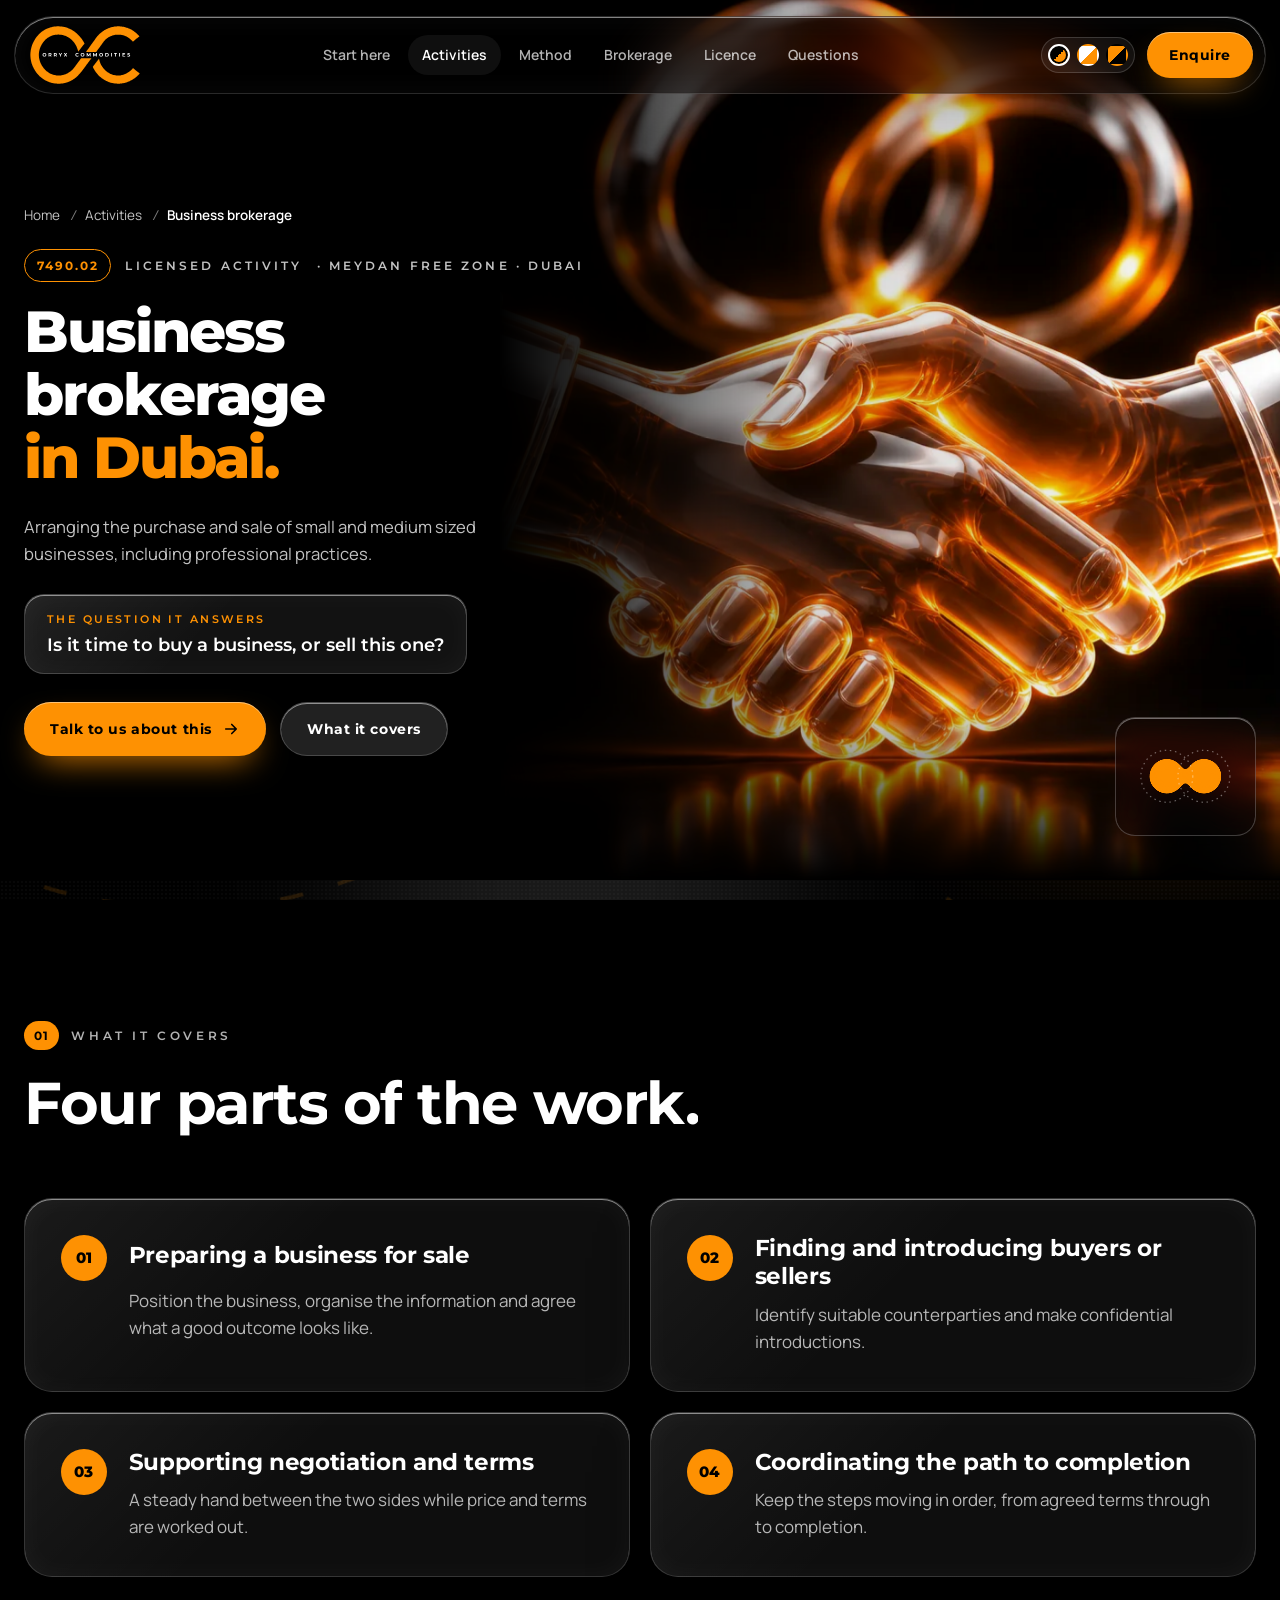
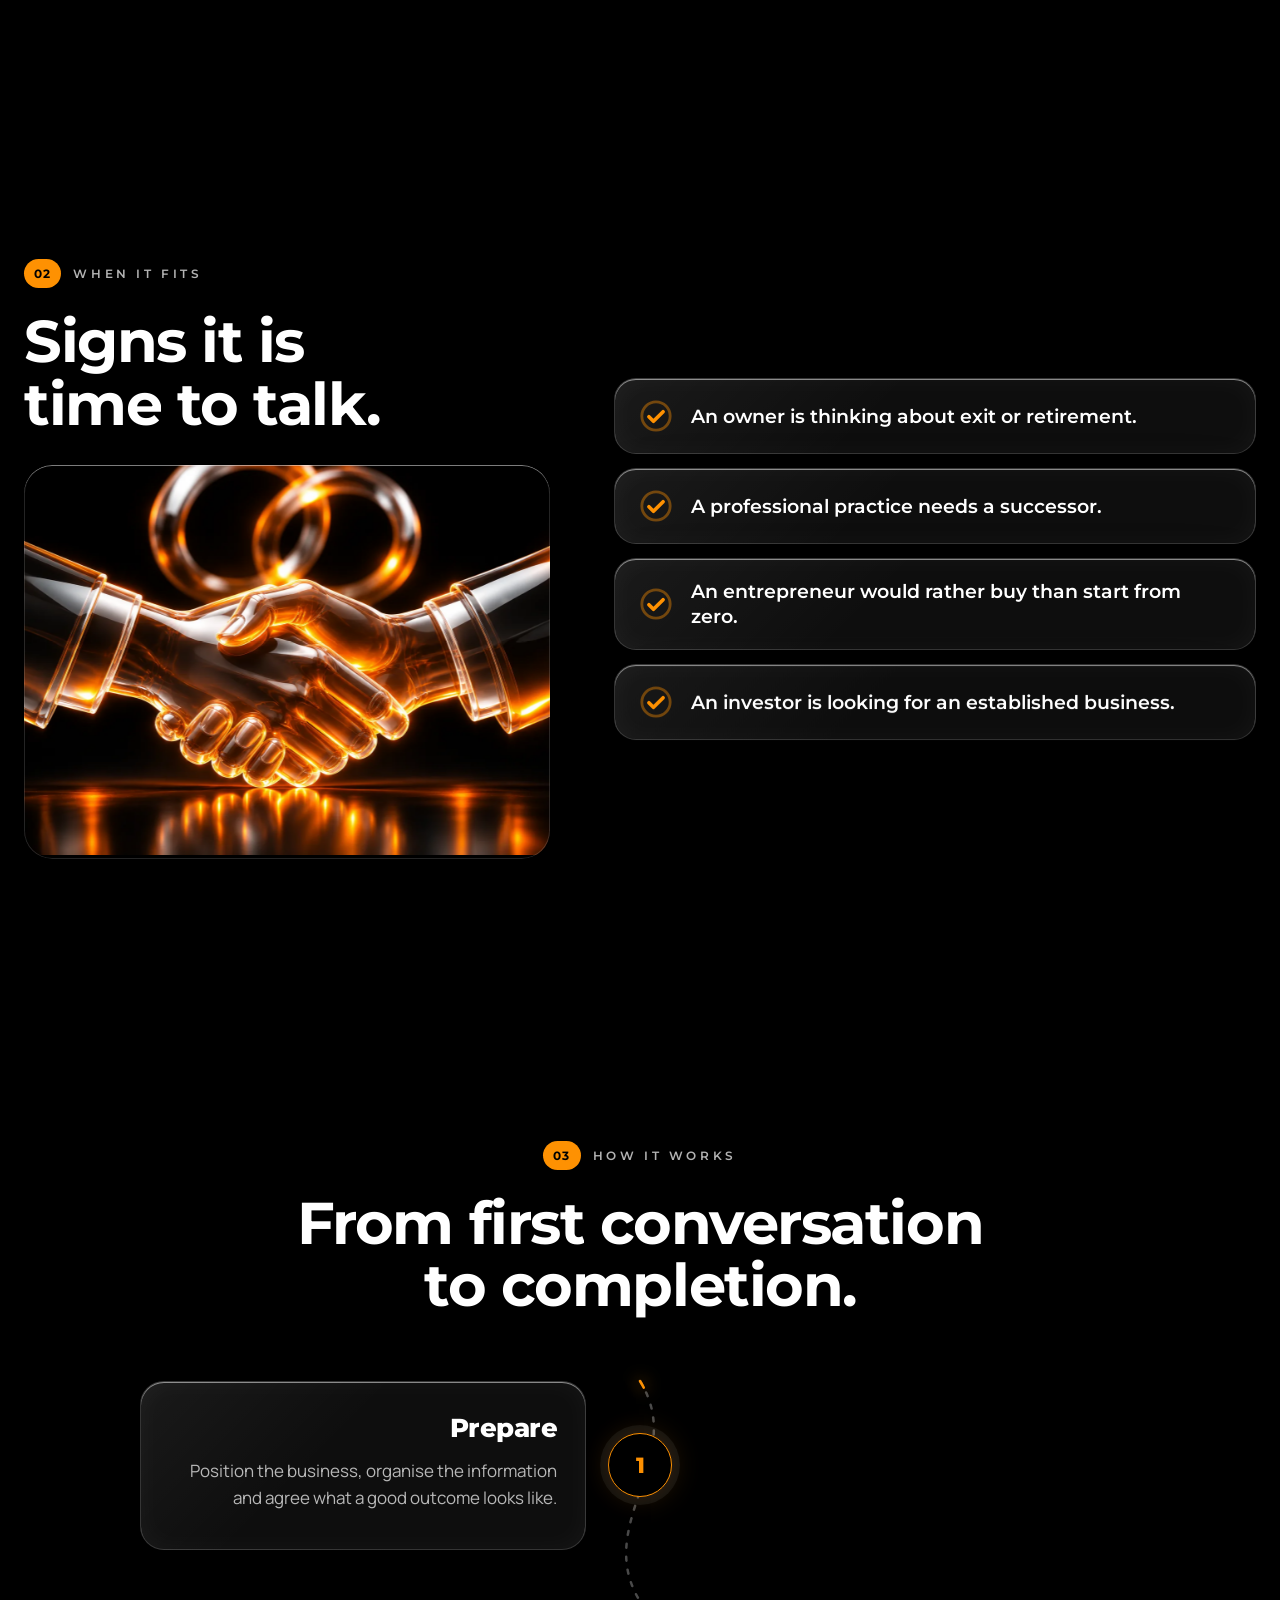
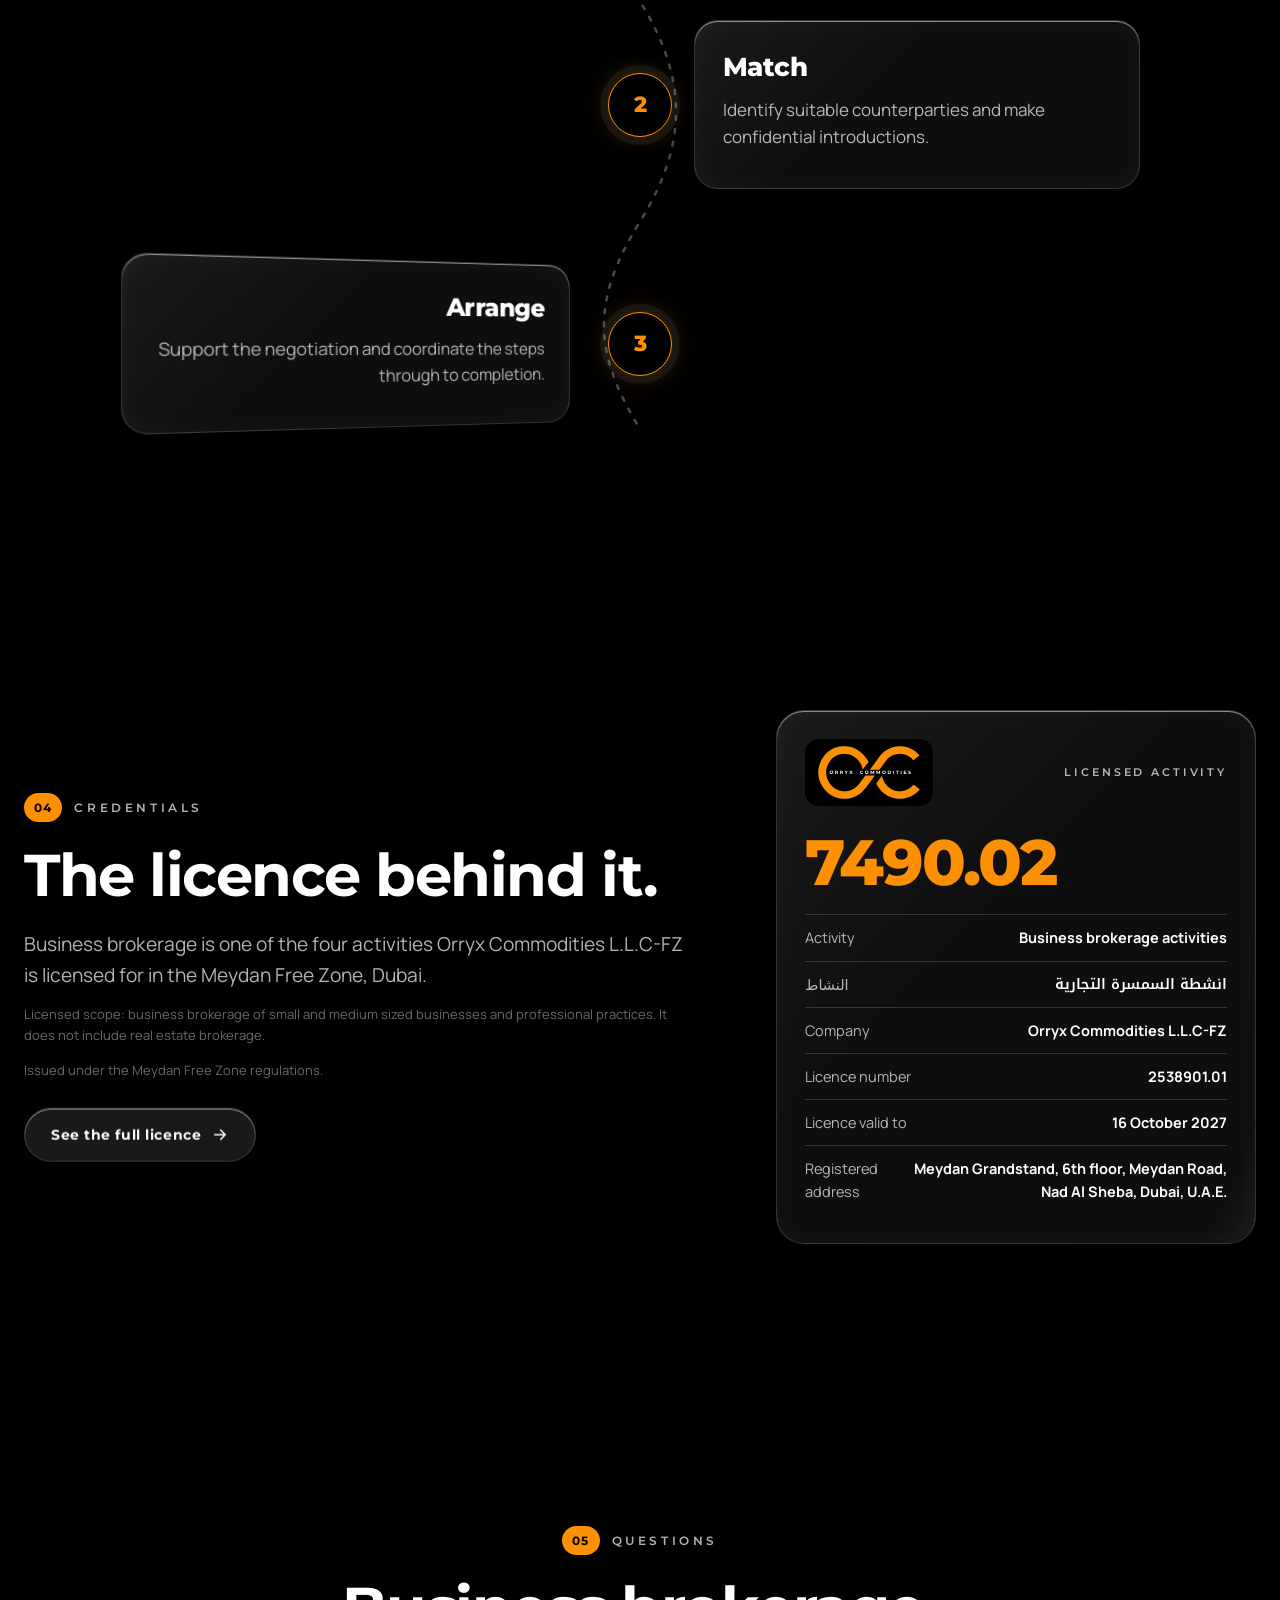
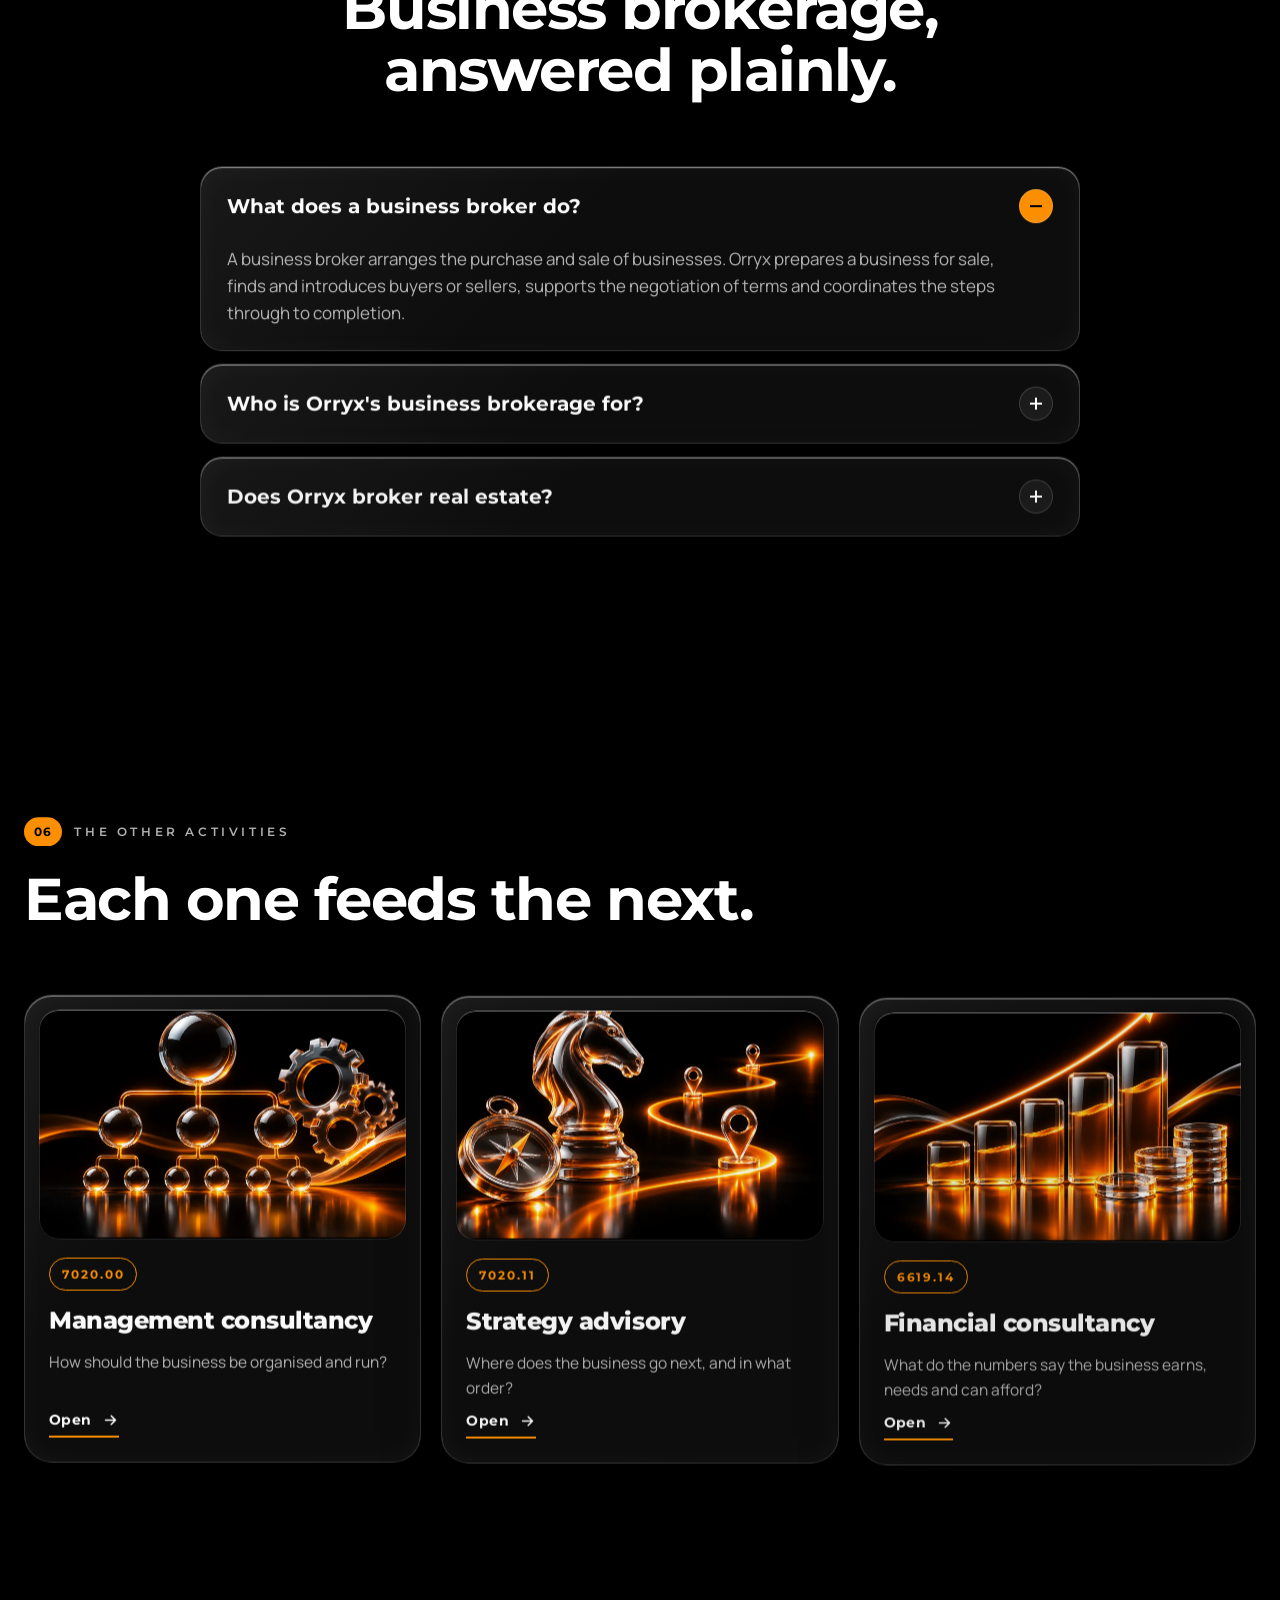
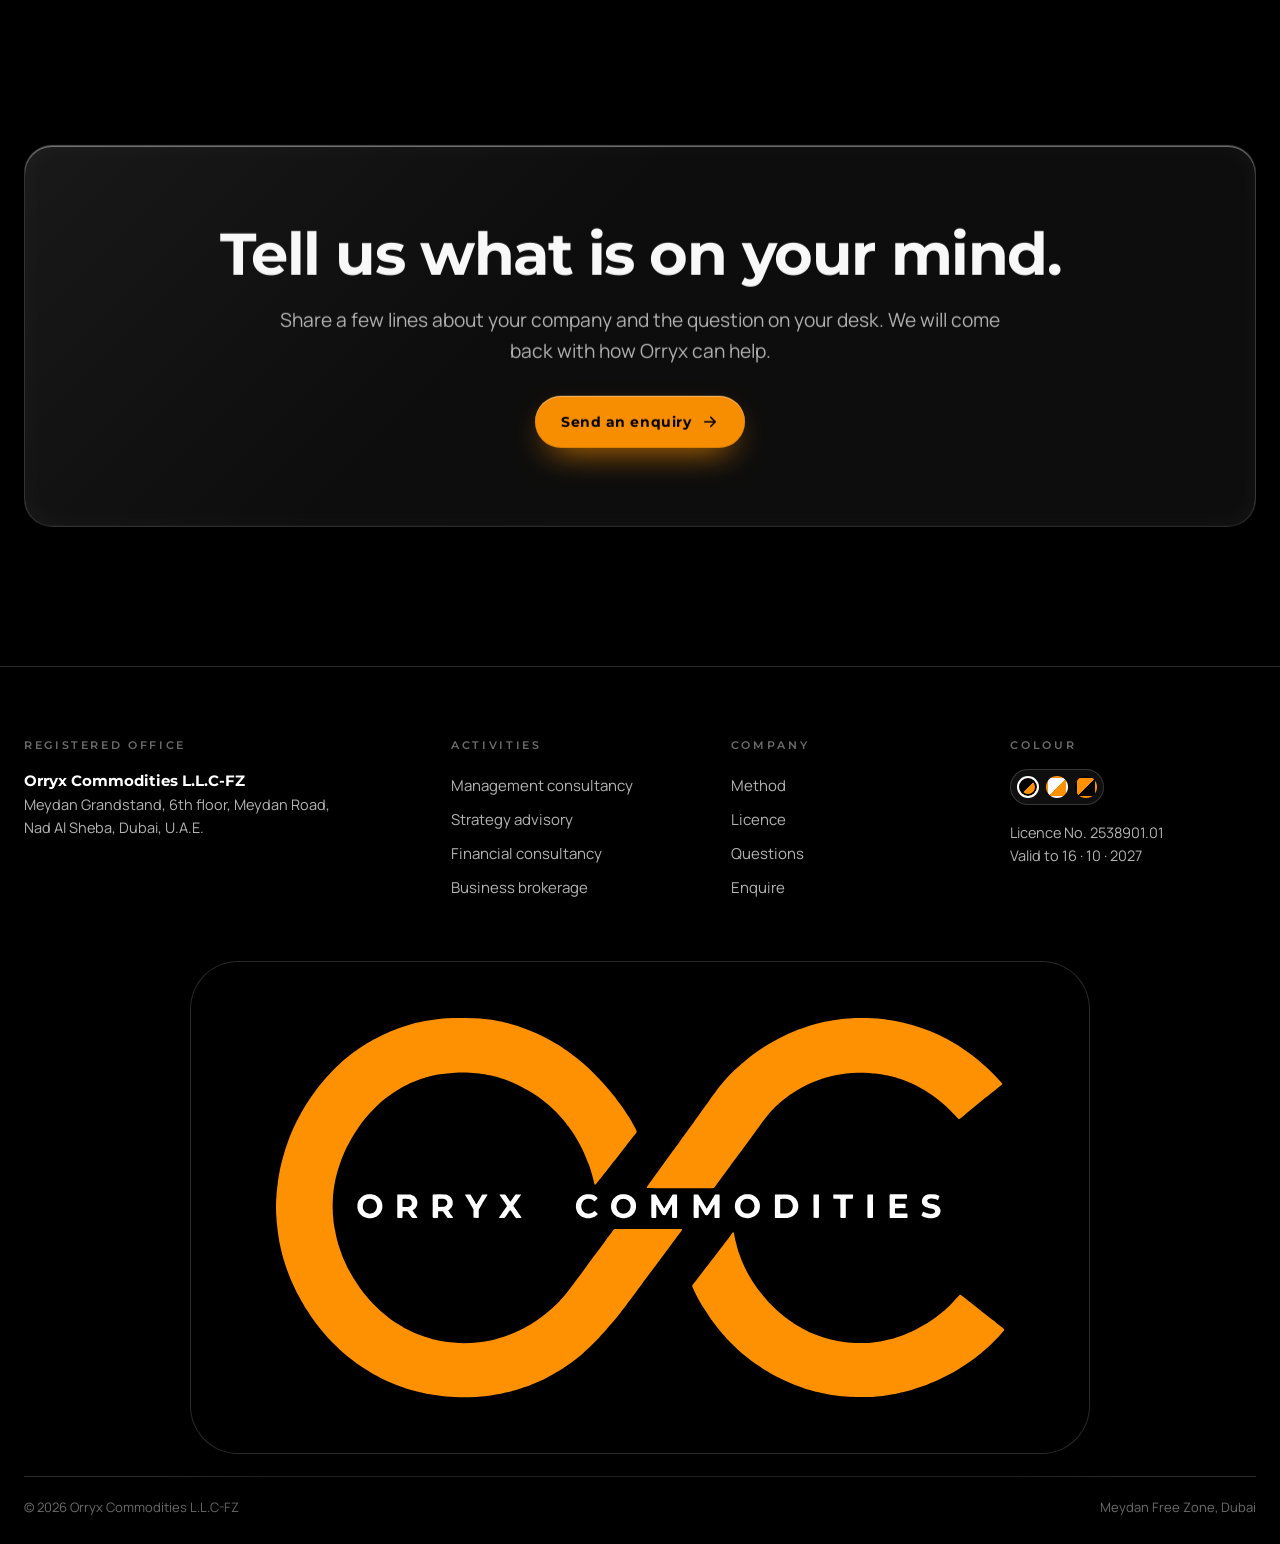
==== business-brokerage/index.html @ fb12df3d "Service pages, Version 1 method motion, top bar logo without box - Four separate service pages (mana" ====
<!doctype html>
<html lang="en" data-theme="night">
<head>
<meta charset="utf-8">
<meta name="viewport" content="width=device-width, initial-scale=1, viewport-fit=cover">
<title>Business Brokerage in Dubai: Buy or Sell an SME | Orryx</title>
<meta name="description" content="Business brokerage from Orryx Commodities L.L.C-FZ, Dubai: arranging the purchase and sale of small and medium sized businesses. Not real estate. Activity 7490.02.">
<!-- Version 2 is a design alternative. Keep it out of search until one version is chosen. -->
<meta name="robots" content="noindex">
<meta name="theme-color" content="#000000">
<meta property="og:type" content="website">
<meta property="og:title" content="Business Brokerage in Dubai: Buy or Sell an SME | Orryx">
<meta property="og:description" content="Business brokerage from Orryx Commodities L.L.C-FZ, Dubai: arranging the purchase and sale of small and medium sized businesses. Not real estate. Activity 7490.02.">
<meta property="og:image" content="https://alliancestreetgoa-lang.github.io/OrryxV2/assets/img/og.png">
<link rel="icon" type="image/png" href="../assets/img/favicon.png">
<link rel="apple-touch-icon" href="../assets/img/apple-touch-icon.png">
<link rel="preconnect" href="https://fonts.googleapis.com">
<link rel="preconnect" href="https://fonts.gstatic.com" crossorigin>
<link href="https://fonts.googleapis.com/css2?family=Montserrat:wght@400;500;600;700;800&family=Manrope:wght@400;500;600;700&family=Noto+Kufi+Arabic:wght@400;600&display=swap" rel="stylesheet">
<link rel="stylesheet" href="../css/style.css?v=20">
<script>
  (function(){var d=document.documentElement;d.classList.add('js');
  try{var t=localStorage.getItem('orryx-theme');if(t)d.setAttribute('data-theme',t);}catch(e){}})();
</script>
</head>
<body class="page">
<!-- This page is written by tools/build_pages.py. Change the wording there and run it again. -->

<svg width="0" height="0" style="position:absolute" aria-hidden="true"><defs>
  <filter id="goo"><feGaussianBlur in="SourceGraphic" stdDeviation="12" result="b"/><feColorMatrix in="b" values="1 0 0 0 0 0 1 0 0 0 0 0 1 0 0 0 0 0 22 -9"/></filter>
</defs></svg>

<div class="stage" aria-hidden="true">
  <div class="blob b1"></div>
  <div class="blob b2"></div>
  <div class="blob b3"></div>
  <svg class="stage-mark" viewBox="312 173 1157 616"><use href="../assets/logo/mark-outline.svg#lm" fill="none" stroke-width="2.4"/></svg>
  <div class="grain"></div>
</div>

<header class="nav glass" id="nav">
  <a class="brand" href="../" aria-label="Orryx Commodities, home"><img class="logo logo-w" src="../assets/logo/orryx-logo-transparent-white-text.svg" alt="" width="1157" height="616"><img class="logo logo-b" src="../assets/logo/orryx-logo-transparent-black-text.svg" alt="" width="1157" height="616"></a>
  <nav class="nav-links" id="navLinks" aria-label="Main">
    <a href="../#feel">Start here</a>
    <a href="../#activities" class="is-active" aria-current="true">Activities</a>
    <a href="../#method">Method</a>
    <a href="../#brokerage">Brokerage</a>
    <a href="../#licence">Licence</a>
    <a href="../#questions">Questions</a>
  </nav>
  <div class="nav-right">
    <div class="themes" role="group" aria-label="Colour theme"><button class="theme-dot" data-set-theme="night" aria-label="Night theme: black and orange" title="Night"></button><button class="theme-dot" data-set-theme="day" aria-label="Day theme: white and orange" title="Day"></button><button class="theme-dot" data-set-theme="ember" aria-label="Ember theme: orange and black" title="Ember"></button></div>
    <a class="btn btn-solid nav-cta" href="../?about=brokerage#enquire"><span>Enquire</span></a>
    <button class="burger" id="burger" aria-label="Open menu" aria-expanded="false"><i></i><i></i></button>
  </div>
</header>

<main id="top">

<section class="hero svc-hero" id="hero">
  <div class="hero-bg" aria-hidden="true"><img src="../assets/img/brokerage.webp" alt="" width="1536" height="1024" fetchpriority="high"></div>
  <div class="hero-copy">
    <nav class="crumbs reveal" aria-label="Breadcrumb"><a href="../">Home</a><i>/</i><a href="../#activities">Activities</a><i>/</i><span>Business brokerage</span></nav>
    <p class="kicker reveal"><span class="code">7490.02</span>Licensed activity<span class="k-x"> · Meydan Free Zone · Dubai</span></p>
    <h1 class="hero-title" id="heroTitle" aria-label="Business brokerage in Dubai">
      <span class="line"><span>Business</span></span>
      <span class="line"><span>brokerage</span></span>
      <span class="line"><span><em>in Dubai.</em></span></span>
    </h1>
    <p class="hero-sub reveal">Arranging the purchase and sale of small and medium sized businesses, including professional practices.</p>
    <div class="svc-q glass reveal"><small>The question it answers</small><p>Is it time to buy a business, or sell this one?</p></div>
    <div class="hero-btns reveal">
      <a class="btn btn-solid magnetic" href="../?about=brokerage#enquire"><span>Talk to us about this</span><svg viewBox="0 0 24 24" aria-hidden="true"><path d="M5 12h14M13 6l6 6-6 6"/></svg></a>
      <a class="btn btn-glass magnetic" href="#covers"><span>What it covers</span></a>
    </div>
  </div>
  <div class="mg-badge svc-badge reveal" aria-hidden="true"><svg viewBox="0 0 320 260" class="mg mg-deal">
            <g filter="url(#goo)"><circle class="blobc c1" cx="110" cy="130" r="46"/><circle class="blobc c2" cx="210" cy="130" r="46"/></g>
            <circle class="ringc" cx="110" cy="130" r="70"/><circle class="ringc" cx="210" cy="130" r="70"/>
          </svg></div>
</section>

<section class="section" id="covers">
  <div class="wrap">
    <div class="head">
      <p class="eyebrow reveal"><b>01</b> What it covers</p>
      <h2 class="title split">Four parts of the work.</h2>
    </div>
    <div class="cover-grid">
      <article class="cover glass reveal"><span class="cover-n">01</span><h3>Preparing a business for sale</h3><p>Position the business, organise the information and agree what a good outcome looks like.</p></article>
      <article class="cover glass reveal"><span class="cover-n">02</span><h3>Finding and introducing buyers or sellers</h3><p>Identify suitable counterparties and make confidential introductions.</p></article>
      <article class="cover glass reveal"><span class="cover-n">03</span><h3>Supporting negotiation and terms</h3><p>A steady hand between the two sides while price and terms are worked out.</p></article>
      <article class="cover glass reveal"><span class="cover-n">04</span><h3>Coordinating the path to completion</h3><p>Keep the steps moving in order, from agreed terms through to completion.</p></article>
    </div>
  </div>
</section>

<section class="section fits" id="fits">
  <div class="wrap fits-grid">
    <div>
      <p class="eyebrow reveal"><b>02</b> When it fits</p>
      <h2 class="title split">Signs it is time to talk.</h2>
      <div class="shot fits-shot reveal"><img src="../assets/img/brokerage.webp" alt="Two glass hands meeting in a handshake" loading="lazy" width="1536" height="1024"></div>
    </div>
    <ul class="signs">
      <li class="sign glass reveal"><svg class="tick" viewBox="0 0 24 24" aria-hidden="true"><circle cx="12" cy="12" r="10"/><path d="M7 12.5l3.2 3.2L17 9"/></svg><span>An owner is thinking about exit or retirement.</span></li>
      <li class="sign glass reveal"><svg class="tick" viewBox="0 0 24 24" aria-hidden="true"><circle cx="12" cy="12" r="10"/><path d="M7 12.5l3.2 3.2L17 9"/></svg><span>A professional practice needs a successor.</span></li>
      <li class="sign glass reveal"><svg class="tick" viewBox="0 0 24 24" aria-hidden="true"><circle cx="12" cy="12" r="10"/><path d="M7 12.5l3.2 3.2L17 9"/></svg><span>An entrepreneur would rather buy than start from zero.</span></li>
      <li class="sign glass reveal"><svg class="tick" viewBox="0 0 24 24" aria-hidden="true"><circle cx="12" cy="12" r="10"/><path d="M7 12.5l3.2 3.2L17 9"/></svg><span>An investor is looking for an established business.</span></li>
    </ul>
  </div>
</section>

<section class="section method" id="how">
  <div class="wrap">
    <div class="head center">
      <p class="eyebrow reveal"><b>03</b> How it works</p>
      <h2 class="title split">From first conversation to completion.</h2>
    </div>
    <div class="flow">
      <svg class="flow-line" aria-hidden="true"><path class="flow-bg"/><path class="flow-fg" id="flowPath"/></svg>
      <ol class="flow-steps" id="steps">
        <li class="step" data-step><div class="step-n">1</div><div class="step-c glass"><h3>Prepare</h3><p>Position the business, organise the information and agree what a good outcome looks like.</p></div></li>
        <li class="step" data-step><div class="step-n">2</div><div class="step-c glass"><h3>Match</h3><p>Identify suitable counterparties and make confidential introductions.</p></div></li>
        <li class="step" data-step><div class="step-n">3</div><div class="step-c glass"><h3>Arrange</h3><p>Support the negotiation and coordinate the steps through to completion.</p></div></li>
      </ol>
    </div>
  </div>
</section>

<section class="section licence svc-lic" id="licence">
  <div class="wrap licence-grid">
    <div>
      <p class="eyebrow reveal"><b>04</b> Credentials</p>
      <h2 class="title split">The licence behind it.</h2>
      <p class="lead reveal">Business brokerage is one of the four activities Orryx Commodities L.L.C-FZ is licensed for in the Meydan Free Zone, Dubai.</p>
      <p class="fine reveal">Licensed scope: business brokerage of small and medium sized businesses and professional practices. It does not include real estate brokerage.</p>
      <p class="fine reveal">Issued under the Meydan Free Zone regulations.</p>
      <a class="btn btn-glass reveal" href="../#licence"><span>See the full licence</span><svg viewBox="0 0 24 24" aria-hidden="true"><path d="M5 12h14M13 6l6 6-6 6"/></svg></a>
    </div>
    <div class="card3d-wrap">
      <div class="card3d glass" id="licCard">
        <div class="card3d-shine" aria-hidden="true"></div>
        <div class="lic-top"><span class="lic-logo"><img class="logo logo-w" src="../assets/logo/orryx-logo-transparent-white-text.svg" alt="" width="1157" height="616"><img class="logo logo-b" src="../assets/logo/orryx-logo-transparent-black-text.svg" alt="" width="1157" height="616"></span><span>Licensed activity</span></div>
        <div class="lic-code">7490.02</div>
        <dl class="lic-rows">
          <div><dt>Activity</dt><dd>Business brokerage activities</dd></div>
          <div><dt lang="ar" dir="rtl">النشاط</dt><dd lang="ar" dir="rtl">انشطة السمسرة التجارية</dd></div>
          <div><dt>Company</dt><dd>Orryx Commodities L.L.C-FZ</dd></div>
          <div><dt>Licence number</dt><dd>2538901.01</dd></div>
          <div><dt>Licence valid to</dt><dd>16 October 2027</dd></div>
          <div><dt>Registered address</dt><dd>Meydan Grandstand, 6th floor, Meydan Road, Nad Al Sheba, Dubai, U.A.E.</dd></div>
        </dl>
      </div>
    </div>
  </div>
</section>

<section class="section faq" id="questions">
  <div class="wrap narrow">
    <div class="head center">
      <p class="eyebrow reveal"><b>05</b> Questions</p>
      <h2 class="title split">Business brokerage, answered plainly.</h2>
    </div>
    <div class="qa-list">
      <details class="qa glass reveal" open><summary>What does a business broker do?<i></i></summary><p>A business broker arranges the purchase and sale of businesses. Orryx prepares a business for sale, finds and introduces buyers or sellers, supports the negotiation of terms and coordinates the steps through to completion.</p></details>
      <details class="qa glass reveal"><summary>Who is Orryx&#x27;s business brokerage for?<i></i></summary><p>For sellers who own small and medium sized businesses or professional practices, and for buyers: entrepreneurs and investors looking to acquire an established business.</p></details>
      <details class="qa glass reveal"><summary>Does Orryx broker real estate?<i></i></summary><p>No. The licensed activity (7490.02, business licence 2538901.01, Meydan Free Zone, Dubai) covers arranging the purchase and sale of small and medium sized businesses, including professional practices. It does not include real estate brokerage.</p></details>
    </div>
  </div>
</section>

<section class="section others" id="others">
  <div class="wrap">
    <div class="head">
      <p class="eyebrow reveal"><b>06</b> The other activities</p>
      <h2 class="title split">Each one feeds the next.</h2>
    </div>
    <div class="other-grid">
      <a class="other glass reveal" href="../management-consultancy/"><div class="shot"><img src="../assets/img/management.webp" alt="Glass organisation structure with gears" loading="lazy" width="1536" height="1024"></div><div class="other-body"><span class="code">7020.00</span><h3>Management consultancy</h3><p>How should the business be organised and run?</p><span class="more"><span>Open</span><svg viewBox="0 0 24 24" aria-hidden="true"><path d="M5 12h14M13 6l6 6-6 6"/></svg></span></div></a>
      <a class="other glass reveal" href="../strategy-advisory/"><div class="shot"><img src="../assets/img/strategy.webp" alt="Glass chess knight beside a glowing route with waypoints" loading="lazy" width="1536" height="1024"></div><div class="other-body"><span class="code">7020.11</span><h3>Strategy advisory</h3><p>Where does the business go next, and in what order?</p><span class="more"><span>Open</span><svg viewBox="0 0 24 24" aria-hidden="true"><path d="M5 12h14M13 6l6 6-6 6"/></svg></span></div></a>
      <a class="other glass reveal" href="../financial-consultancy/"><div class="shot"><img src="../assets/img/finance.webp" alt="Glass bars rising like a chart beside stacks of glass coins" loading="lazy" width="1536" height="1024"></div><div class="other-body"><span class="code">6619.14</span><h3>Financial consultancy</h3><p>What do the numbers say the business earns, needs and can afford?</p><span class="more"><span>Open</span><svg viewBox="0 0 24 24" aria-hidden="true"><path d="M5 12h14M13 6l6 6-6 6"/></svg></span></div></a>
    </div>
  </div>
</section>

<section class="section cta" id="talk">
  <div class="wrap">
    <div class="cta-box glass reveal">
      <h2 class="title">Tell us what is on your mind.</h2>
      <p class="lead">Share a few lines about your company and the question on your desk. We will come back with how Orryx can help.</p>
      <a class="btn btn-solid magnetic" href="../?about=brokerage#enquire"><span>Send an enquiry</span><svg viewBox="0 0 24 24" aria-hidden="true"><path d="M5 12h14M13 6l6 6-6 6"/></svg></a>
    </div>
  </div>
</section>

</main>

<footer class="foot">
  <div class="wrap foot-grid">
    <div>
      <h4>Registered office</h4>
      <p class="foot-co"><b>Orryx Commodities L.L.C-FZ</b><br>Meydan Grandstand, 6th floor, Meydan Road,<br>Nad Al Sheba, Dubai, U.A.E.</p>
    </div>
    <div><h4>Activities</h4><a href="../management-consultancy/">Management consultancy</a><a href="../strategy-advisory/">Strategy advisory</a><a href="../financial-consultancy/">Financial consultancy</a><a href="../business-brokerage/">Business brokerage</a></div>
    <div><h4>Company</h4><a href="../#method">Method</a><a href="../#licence">Licence</a><a href="../#questions">Questions</a><a href="../#enquire">Enquire</a></div>
    <div><h4>Colour</h4>
      <div class="themes foot-themes" role="group" aria-label="Colour theme"><button class="theme-dot" data-set-theme="night" aria-label="Night theme: black and orange" title="Night"></button><button class="theme-dot" data-set-theme="day" aria-label="Day theme: white and orange" title="Day"></button><button class="theme-dot" data-set-theme="ember" aria-label="Ember theme: orange and black" title="Ember"></button></div>
      <p class="fine">Licence No. 2538901.01<br>Valid to 16 · 10 · 2027</p>
    </div>
  </div>
  <div class="foot-logo"><img class="logo logo-w" src="../assets/logo/orryx-logo-transparent-white-text.svg" alt="Orryx Commodities" width="1157" height="616"><img class="logo logo-b" src="../assets/logo/orryx-logo-transparent-black-text.svg" alt="" width="1157" height="616"></div>
  <div class="wrap foot-base"><span>© <span id="yr">2026</span> Orryx Commodities L.L.C-FZ</span><span>Meydan Free Zone, Dubai</span></div>
</footer>

<script src="../vendor/gsap.min.js"></script>
<script src="../vendor/ScrollTrigger.min.js"></script>
<script src="../vendor/lenis.min.js"></script>
<script src="../js/page.js?v=2"></script>
</body>
</html>
---- css/style.css ----
/* Orryx Commodities — Version 2
   Colours come from the logo only: orange, black, white.
   Three colour templates: night (black), day (white), ember (orange). */

:root{
  --orange:#FE9102; --black:#000000; --white:#ffffff;   /* the three logo colours; nothing else is used */
  --f-display:'Montserrat',system-ui,sans-serif; --f-body:'Manrope',system-ui,sans-serif;
  --r:28px; --r-sm:16px; --ease:cubic-bezier(.2,.8,.2,1);
  --wrap:1240px;
}
html[data-theme="night"]{
  --bg:#000000; --ink:#ffffff; --muted:rgba(255,255,255,.7); --faint:rgba(255,255,255,.42);
  --accent:#FE9102; --accent-text:#FE9102; --on-accent:#000000; --mark:#FE9102;
  --code-bg:transparent; --code-ink:#FE9102; --code-edge:#FE9102;
  --glass:rgba(255,255,255,.055); --glass-2:rgba(255,255,255,.1); --edge:rgba(255,255,255,.16); --edge-hi:rgba(255,255,255,.5);
  --shadow:0 30px 80px -30px rgba(0,0,0,.9); --spot:rgba(254,145,2,.2);
  --blob1:rgba(254,145,2,.6); --blob2:rgba(254,145,2,.32); --blob3:rgba(255,255,255,.1);
  --field:rgba(255,255,255,.06);
  --logo-word:#ffffff; --logo-plate:#000000; --logo-pad:1; --core-bg:#000000; --loader-bg:#000000;
  --nav-bg:rgba(0,0,0,.55); --hero-inset:0px; --hero-radius:0px; --hero-fade:var(--bg);
}
html[data-theme="day"]{
  --bg:#ffffff; --ink:#060605; --muted:rgba(6,6,5,.7); --faint:rgba(6,6,5,.45);
  --accent:#FE9102; --accent-text:#060605; --on-accent:#060605; --mark:#FE9102;
  --code-bg:#FE9102; --code-ink:#060605; --code-edge:transparent;
  --glass:rgba(255,255,255,.5); --glass-2:rgba(255,255,255,.78); --edge:rgba(6,6,5,.1); --edge-hi:rgba(255,255,255,.95);
  --shadow:0 30px 70px -34px rgba(0,0,0,.28); --spot:rgba(254,145,2,.16);
  --blob1:rgba(254,145,2,.5); --blob2:rgba(254,145,2,.3); --blob3:rgba(0,0,0,.07);
  --field:rgba(6,6,5,.045);
  --logo-word:#060605; --logo-plate:#ffffff; --logo-pad:1; --core-bg:#ffffff; --loader-bg:#ffffff;
  --nav-bg:rgba(255,255,255,.76); --hero-inset:10px; --hero-radius:34px; --hero-fade:#000;
}
html[data-theme="ember"]{
  --bg:#FE9102; --ink:#060605; --muted:rgba(6,6,5,.78); --faint:rgba(6,6,5,.52);
  --accent:#060605; --accent-text:#060605; --on-accent:#ffffff; --mark:#060605;
  --code-bg:#060605; --code-ink:#ffffff; --code-edge:transparent;
  --glass:rgba(255,255,255,.2); --glass-2:rgba(255,255,255,.36); --edge:rgba(255,255,255,.4); --edge-hi:rgba(255,255,255,.9);
  --shadow:0 30px 70px -34px rgba(0,0,0,.4); --spot:rgba(255,255,255,.3);
  --blob1:rgba(255,255,255,.5); --blob2:rgba(255,255,255,.3); --blob3:rgba(0,0,0,.24);
  --field:rgba(255,255,255,.2);
  /* the orange logo cannot sit on orange: in the licence card and footer it is shown on black, like the supplied dark-theme file */
  --logo-word:#ffffff; --logo-plate:#000000; --logo-pad:1; --core-bg:#000000; --loader-bg:#000000;
  --nav-bg:rgba(254,145,2,.8); --hero-inset:10px; --hero-radius:34px; --hero-fade:#000;
}

/* Top bar logo: no box behind it (owner, 20 Nov). In the orange template an orange logo cannot sit on an
   orange bar, so the bar itself is black there, with the night colours inside. */
html[data-theme="ember"] .nav{
  --bg:#000000; --ink:#ffffff; --muted:rgba(255,255,255,.72); --faint:rgba(255,255,255,.45);
  --accent:#FE9102; --accent-text:#FE9102; --on-accent:#000000;
  --edge:rgba(255,255,255,.18); --edge-hi:rgba(255,255,255,.35);
  --field:rgba(255,255,255,.08); --spot:rgba(254,145,2,.2); --logo-word:#ffffff; --nav-bg:rgba(0,0,0,.84);
  color:#ffffff;
}

*,*::before,*::after{box-sizing:border-box}
html{-webkit-text-size-adjust:100%;scroll-behavior:auto;overflow-x:clip}
body{margin:0;background:var(--bg);color:var(--ink);font-family:var(--f-body);font-size:17px;line-height:1.6;overflow-x:clip;transition:background .6s var(--ease),color .6s var(--ease);-webkit-font-smoothing:antialiased}
img,svg{display:block;max-width:100%}
a{color:inherit;text-decoration:none}
button{font:inherit;color:inherit;background:none;border:0;cursor:pointer}
h1,h2,h3,h4,p,ul,ol,dl,dd,fieldset{margin:0;padding:0}
ul,ol{list-style:none}
fieldset{border:0;min-width:0}
::selection{background:var(--accent);color:var(--on-accent)}
:focus-visible{outline:2px solid var(--accent-text);outline-offset:3px;border-radius:6px}
.wrap{width:min(var(--wrap),100% - 48px);margin-inline:auto}
.wrap.narrow{width:min(880px,100% - 48px)}

/* the registered logo: orange mark is fixed, only the letters switch between white and black as in the supplied files */
.logo{display:block;width:100%;height:auto;fill:var(--logo-word);overflow:visible}

/* ---------- stage: moving colour behind the glass ---------- */
.stage{position:fixed;inset:0;z-index:0;overflow:hidden;pointer-events:none}
.blob{position:absolute;border-radius:50%;filter:blur(90px);will-change:transform;transition:background .8s var(--ease)}
.b1{width:46vmax;height:46vmax;left:-12vmax;top:-10vmax;background:var(--blob1);animation:drift1 22s ease-in-out infinite alternate}
.b2{width:38vmax;height:38vmax;right:-10vmax;top:34vh;background:var(--blob2);animation:drift2 27s ease-in-out infinite alternate}
.b3{width:34vmax;height:34vmax;left:28vw;bottom:-16vmax;background:var(--blob3);animation:drift3 31s ease-in-out infinite alternate}
@keyframes drift1{to{transform:translate(18vw,22vh) scale(1.18)}}
@keyframes drift2{to{transform:translate(-24vw,-18vh) scale(.82)}}
@keyframes drift3{to{transform:translate(14vw,-26vh) scale(1.25)}}
.stage-mark{position:absolute;width:150vmax;max-width:none;left:50%;top:50%;transform:translate(-50%,-50%);opacity:.14}
.stage-mark use{stroke:var(--mark);stroke-dasharray:14 22;animation:dash 60s linear infinite}
@keyframes dash{to{stroke-dashoffset:-2000}}
.grain{position:absolute;inset:0;opacity:.028;background-image:radial-gradient(currentColor 1px,transparent 1px);background-size:4px 4px;color:var(--ink)}
main,.foot,.marquee{position:relative;z-index:1}

/* ---------- liquid glass ---------- */
.glass{position:relative;background:linear-gradient(135deg,var(--glass-2),var(--glass) 42%,var(--glass));
  -webkit-backdrop-filter:blur(26px) saturate(180%);backdrop-filter:blur(26px) saturate(180%);
  border:1px solid var(--edge);border-radius:var(--r);
  box-shadow:inset 0 1px 0 0 var(--edge-hi),inset 0 -1px 0 0 rgba(0,0,0,.06),inset 0 0 28px rgba(255,255,255,.04),var(--shadow);
  transition:background .6s var(--ease),border-color .6s var(--ease),box-shadow .6s var(--ease)}
.glass::before{content:"";position:absolute;inset:0;border-radius:inherit;pointer-events:none;opacity:0;transition:opacity .4s;
  background:radial-gradient(420px circle at var(--mx,50%) var(--my,50%),var(--spot),transparent 60%)}
.glass:hover::before{opacity:1}
.glass>*{position:relative}

/* ---------- loader ---------- */
.loader{position:fixed;inset:0;z-index:100;background:var(--loader-bg);display:grid;place-items:center;align-content:center;gap:26px}
html:not(.js) .loader,html.quick .loader{display:none}
.loader-mark{width:min(520px,78vw)}
.ld-draw{stroke-dasharray:1;stroke-dashoffset:1}
.js .ld-letter{opacity:0}
.loader-num{font-family:var(--f-display);font-weight:600;letter-spacing:.3em;font-size:13px;color:var(--logo-word);opacity:.6}

/* ---------- nav ---------- */
.nav{position:fixed;z-index:50;top:16px;left:50%;transform:translateX(-50%);width:min(1280px,100% - 28px);display:flex;align-items:center;justify-content:space-between;gap:18px;padding:8px 12px 8px 14px;border-radius:999px;background:var(--nav-bg);transition:transform .5s var(--ease),background .6s,border-color .6s}
.nav.is-hidden{transform:translate(-50%,-140%)}
.brand{display:block;flex-shrink:0;width:112px}
.nav-links{display:flex;gap:4px}
.nav-links a{font-size:14px;font-weight:600;padding:9px 14px;border-radius:999px;color:var(--muted);transition:color .3s,background .3s}
.nav-links a:hover,.nav-links a.is-active{color:var(--ink);background:var(--field)}
.nav-right{display:flex;align-items:center;gap:12px}
.themes{display:flex;gap:7px;padding:6px;border-radius:999px;background:var(--field);border:1px solid var(--edge)}
.theme-dot{width:22px;height:22px;border-radius:50%;border:2px solid transparent;transition:transform .3s var(--ease),border-color .3s;position:relative}
.theme-dot:hover{transform:scale(1.15)}
.theme-dot[data-set-theme="night"]{background:linear-gradient(135deg,#000000 50%,#FE9102 50%)}
.theme-dot[data-set-theme="day"]{background:linear-gradient(135deg,#fff 50%,#FE9102 50%)}
.theme-dot[data-set-theme="ember"]{background:linear-gradient(135deg,#FE9102 50%,#000000 50%)}
html[data-theme="night"] .theme-dot[data-set-theme="night"],
html[data-theme="day"] .theme-dot[data-set-theme="day"],
html[data-theme="ember"] .theme-dot[data-set-theme="ember"]{border-color:var(--ink);box-shadow:0 0 0 2px var(--bg) inset}
.burger{display:none;width:44px;height:44px;border-radius:50%;background:var(--field);position:relative}
.burger i{position:absolute;left:13px;right:13px;height:2px;background:var(--ink);border-radius:2px;transition:transform .35s var(--ease),top .35s var(--ease)}
.burger i:first-child{top:17px}.burger i:last-child{top:25px}
.burger[aria-expanded="true"] i:first-child{top:21px;transform:rotate(45deg)}
.burger[aria-expanded="true"] i:last-child{top:21px;transform:rotate(-45deg)}

/* ---------- buttons ---------- */
.btn{display:inline-flex;align-items:center;justify-content:center;gap:10px;padding:15px 26px;border-radius:999px;font-family:var(--f-display);font-weight:700;font-size:14px;letter-spacing:.04em;position:relative;overflow:hidden;transition:box-shadow .35s,background .5s,color .5s;will-change:transform}
.btn svg{width:18px;height:18px;fill:none;stroke:currentColor;stroke-width:2.2;stroke-linecap:round;stroke-linejoin:round;transition:transform .35s var(--ease)}
.btn:hover svg{transform:translateX(4px)}
.btn-solid{background:var(--accent);color:var(--on-accent);box-shadow:0 14px 34px -14px var(--accent),inset 0 1px 0 rgba(255,255,255,.45)}
.btn-solid::after{content:"";position:absolute;top:0;bottom:0;width:40%;left:-60%;background:linear-gradient(100deg,transparent,rgba(255,255,255,.55),transparent);transform:skewX(-20deg);transition:left .7s var(--ease)}
.btn-solid:hover::after{left:120%}
.btn-glass{background:var(--glass-2);border:1px solid var(--edge);-webkit-backdrop-filter:blur(18px);backdrop-filter:blur(18px);box-shadow:inset 0 1px 0 var(--edge-hi)}
.nav-cta{padding:12px 22px}

/* ---------- type ---------- */
.eyebrow{font-family:var(--f-display);font-weight:600;font-size:12px;letter-spacing:.3em;text-transform:uppercase;color:var(--muted);display:flex;align-items:center;gap:12px;margin-bottom:22px}
.eyebrow b{color:var(--on-accent);background:var(--accent);padding:5px 10px;border-radius:999px;letter-spacing:.1em;font-weight:700}
.title{font-family:var(--f-display);font-weight:700;font-size:clamp(32px,4.6vw,62px);line-height:1.06;letter-spacing:-.025em;text-wrap:balance}
.title .w{display:inline-block;overflow:hidden;vertical-align:top;padding-bottom:.12em;margin-bottom:-.12em}
.title .w>span{display:inline-block}
.lead{font-size:clamp(17px,1.5vw,20px);color:var(--muted);max-width:60ch;margin-top:22px}
.head{margin-bottom:clamp(36px,5vw,64px);max-width:900px}
.head.center{margin-inline:auto;text-align:center}.head.center .eyebrow{justify-content:center}.head.center .lead{margin-inline:auto}
.code{font-family:var(--f-display);font-weight:700;font-size:12px;letter-spacing:.16em;padding:6px 12px;border-radius:999px;border:1px solid var(--code-edge);background:var(--code-bg);color:var(--code-ink)}
.fine{font-size:13px;color:var(--faint);margin-top:14px}
.section{padding:clamp(80px,11vw,160px) 0;position:relative;overflow-x:clip}

/* picture windows: always dark, so they sit well in all three colour templates */
.shot{position:relative;overflow:hidden;border-radius:calc(var(--r) - 8px);background:#000;isolation:isolate}
.shot img{width:100%;height:100%;object-fit:cover;transform:scale(1.08);will-change:transform}
.shot::after{content:"";position:absolute;inset:0;border-radius:inherit;box-shadow:inset 0 0 0 1px rgba(255,255,255,.14),inset 0 1px 0 rgba(255,255,255,.4);pointer-events:none}

/* ---------- hero ---------- */
.hero{min-height:100svh;display:flex;flex-direction:column;justify-content:center;padding:112px 0 30px;position:relative;overflow:hidden}
.hero-bg{position:absolute;inset:var(--hero-inset);z-index:0;background:#000;border-radius:var(--hero-radius);overflow:hidden}
.hero-bg img{position:absolute;right:-2%;top:-3%;width:78%;height:106%;object-fit:cover;object-position:88% 50%;will-change:transform}
.hero-bg::after{content:"";position:absolute;inset:0;background:linear-gradient(90deg,#000 0%,#000 26%,rgba(0,0,0,.78) 42%,rgba(0,0,0,.12) 66%,transparent),linear-gradient(0deg,var(--hero-fade) 0%,transparent 20%)}
/* the hero is a dark scene in every template, so its text stays light */
.hero{--ink:#fff;--muted:rgba(255,255,255,.76);--faint:rgba(255,255,255,.5);--accent:#FE9102;--accent-text:#FE9102;--on-accent:#000;--code-bg:transparent;--code-ink:#FE9102;--code-edge:#FE9102;
  --glass:rgba(255,255,255,.07);--glass-2:rgba(255,255,255,.13);--edge:rgba(255,255,255,.18);--edge-hi:rgba(255,255,255,.5);--field:rgba(255,255,255,.07);color:#fff}
.hero-copy,.hero-stats{position:relative;z-index:2}
.hero-copy{width:min(var(--wrap),100% - 48px);margin-inline:auto}
.kicker{font-family:var(--f-display);font-weight:600;font-size:12px;letter-spacing:.26em;text-transform:uppercase;color:var(--muted);display:flex;align-items:center;gap:12px;margin-bottom:20px}
.pip{width:9px;height:9px;border-radius:50%;background:var(--accent);box-shadow:0 0 0 0 var(--accent);animation:pip 2s infinite}
@keyframes pip{70%{box-shadow:0 0 0 12px transparent}100%{box-shadow:0 0 0 0 transparent}}
.hero-title{font-family:var(--f-display);font-weight:800;font-size:clamp(27px,4.7vw,74px);line-height:1.03;letter-spacing:-.035em}
.hero-title .line{display:block;overflow:hidden;padding-bottom:.1em;margin-bottom:-.04em}
.hero-title .line>span{display:block}
.hero-title em{font-style:normal;color:var(--accent)}
.hero-sub{max-width:52ch;color:var(--muted);font-size:clamp(16px,1.3vw,18.5px);margin-top:24px}
.hero-btns{display:flex;flex-wrap:wrap;gap:14px;margin-top:28px}
.hero-stats{width:min(var(--wrap),100% - 48px);margin:clamp(28px,5vh,60px) auto 0;display:grid;grid-template-columns:repeat(4,1fr);padding:6px}
.hero-stats>div{padding:14px 22px;display:flex;flex-direction:column;gap:2px;border-right:1px solid var(--edge)}
.hero-stats>div:last-child{border-right:0}
.hero-stats b{font-family:var(--f-display);font-weight:700;font-size:clamp(20px,2.2vw,30px);letter-spacing:-.02em}
.hero-stats>div>span{font-size:13px;color:var(--muted)}
.scroll-cue{position:absolute;z-index:2;right:28px;bottom:120px;writing-mode:vertical-rl;font-family:var(--f-display);font-size:11px;letter-spacing:.3em;text-transform:uppercase;color:var(--faint);display:flex;align-items:center;gap:12px}
.scroll-cue i{width:1px;height:54px;background:linear-gradient(var(--accent),transparent);animation:cue 2s ease-in-out infinite;transform-origin:top}
@keyframes cue{0%{transform:scaleY(0)}60%{transform:scaleY(1)}100%{transform:scaleY(1);opacity:0}}

/* ---------- marquee ---------- */
.marquee{padding:26px 0;overflow:hidden;border-block:1px solid var(--edge)}
.marquee-track{display:flex;align-items:center;gap:40px;width:max-content;will-change:transform}
.marquee span{font-family:var(--f-display);font-weight:800;font-size:clamp(34px,6vw,86px);letter-spacing:-.03em;white-space:nowrap;line-height:1}
.marquee span.o{opacity:.32}
.marquee i{width:clamp(18px,2vw,30px);height:clamp(18px,2vw,30px);border-radius:50%;background:var(--accent);flex-shrink:0}

/* ---------- feel ---------- */
.feel-grid{display:grid;grid-template-columns:minmax(260px,380px) 1fr;gap:22px;align-items:stretch}
.feel-tabs{display:grid;gap:12px}
.feel-tab{text-align:left;padding:20px 24px;border-radius:22px;display:grid;grid-template-columns:auto 1fr;column-gap:16px;align-items:baseline;transition:translate .4s var(--ease),background .5s,border-color .4s}
.feel-tab em{font-style:normal;font-family:var(--f-display);font-size:12px;font-weight:700;letter-spacing:.1em;color:var(--faint);grid-row:span 2}
.feel-tab span{font-family:var(--f-display);font-weight:700;font-size:22px;letter-spacing:-.01em}
.feel-tab small{font-size:14px;color:var(--muted)}
.feel-tab:hover{translate:6px 0}
.feel-tab.is-on{background:var(--accent);border-color:transparent;color:var(--on-accent);translate:10px 0}
.feel-tab.is-on em,.feel-tab.is-on small{color:inherit;opacity:.75}
.feel-panel{padding:clamp(26px,3.4vw,48px);display:grid;grid-template-columns:minmax(180px,300px) 1fr;gap:clamp(24px,3.5vw,54px);align-items:center;min-height:400px;overflow:hidden}
.feel-quote{font-family:var(--f-display);font-weight:700;font-size:clamp(22px,2.5vw,36px);line-height:1.18;letter-spacing:-.02em;text-wrap:balance}
.feel-answer{margin-top:18px;color:var(--muted);font-size:clamp(16px,1.35vw,19px);max-width:46ch}
.feel-tag{margin-top:24px;display:flex;align-items:center;flex-wrap:wrap;gap:12px;font-family:var(--f-display);font-weight:700}
.orb-wrap{position:relative;aspect-ratio:1;display:grid;place-items:center}
.orb{position:relative;width:62%;aspect-ratio:1;border-radius:50%;filter:url(#goo);transition:transform .8s var(--ease)}
.orb i{position:absolute;inset:0;border-radius:50%;background:var(--accent)}
.orb i:nth-child(2),.orb i:nth-child(3){inset:22%;opacity:.95}
.orb-wrap::after{content:"";position:absolute;width:62%;aspect-ratio:1;border-radius:50%;background:radial-gradient(circle at 30% 26%,rgba(255,255,255,.85),transparent 34%);mix-blend-mode:soft-light;pointer-events:none}
.ring{position:absolute;inset:8%;border-radius:50%;border:1.5px solid var(--accent);opacity:.35}
.ring.r2{inset:0}.ring.r3{inset:16%}
/* each feeling moves differently */
[data-mood="stretched"] .orb{animation:stretch 2.6s ease-in-out infinite}
[data-mood="stretched"] .orb i:nth-child(2){animation:pullL 2.6s ease-in-out infinite}
[data-mood="stretched"] .orb i:nth-child(3){animation:pullR 2.6s ease-in-out infinite}
@keyframes stretch{50%{transform:scale(.86,1.04)}}
@keyframes pullL{50%{transform:translateX(-95%)}}
@keyframes pullR{50%{transform:translateX(95%)}}
[data-mood="unsure"] .orb{animation:sway 5s ease-in-out infinite}
[data-mood="unsure"] .orb i:nth-child(2){animation:orbitA 5s linear infinite}
[data-mood="unsure"] .orb i:nth-child(3){animation:orbitA 7s linear infinite reverse}
[data-mood="unsure"] .ring{border-style:dashed;animation:spin 18s linear infinite}
@keyframes sway{25%{transform:translate(-8%,4%) rotate(-8deg)}75%{transform:translate(8%,-4%) rotate(8deg)}}
@keyframes orbitA{from{transform:rotate(0) translateX(105%)}to{transform:rotate(360deg) translateX(105%)}}
@keyframes spin{to{transform:rotate(360deg)}}
[data-mood="exposed"] .orb{animation:shiver .5s linear infinite}
[data-mood="exposed"] .orb i:nth-child(2){animation:leak 2.2s ease-in infinite}
[data-mood="exposed"] .orb i:nth-child(3){animation:leak 2.2s 1.1s ease-in infinite}
[data-mood="exposed"] .ring{animation:alarm 1.6s ease-out infinite}
[data-mood="exposed"] .ring.r1{animation-delay:.5s}[data-mood="exposed"] .ring.r3{animation-delay:1s}
@keyframes shiver{25%{transform:translate(1.5%,-1%)}50%{transform:translate(-1.5%,1%)}75%{transform:translate(1%,1.5%)}}
@keyframes leak{0%{transform:translateY(0) scale(1)}100%{transform:translateY(190%) scale(.25)}}
@keyframes alarm{0%{transform:scale(.6);opacity:.7}100%{transform:scale(1.15);opacity:0}}
[data-mood="ready"] .orb{animation:breathe 4s ease-in-out infinite}
[data-mood="ready"] .orb i:nth-child(2){animation:handL 4s ease-in-out infinite}
[data-mood="ready"] .orb i:nth-child(3){animation:handR 4s ease-in-out infinite}
[data-mood="ready"] .ring{animation:breathe 4s ease-in-out infinite;opacity:.5}
@keyframes breathe{50%{transform:scale(1.1)}}
@keyframes handL{0%,100%{transform:translateX(-150%)}50%{transform:translateX(-20%)}}
@keyframes handR{0%,100%{transform:translateX(150%)}50%{transform:translateX(20%)}}

/* ---------- activities: stacking glass cards ---------- */
.stack{display:grid;gap:26px}
.act{position:sticky;top:calc(104px + var(--i)*18px);display:grid;grid-template-columns:1.05fr .95fr;gap:clamp(20px,3vw,44px);padding:clamp(18px,2.2vw,28px);transform-origin:50% 0;will-change:transform;-webkit-backdrop-filter:blur(40px) saturate(180%);backdrop-filter:blur(40px) saturate(180%)}
.act-body{padding:clamp(8px,1.6vw,22px);display:flex;flex-direction:column;justify-content:center}
.act-top{display:flex;justify-content:space-between;align-items:center;margin-bottom:22px}
.act-n{font-family:var(--f-display);font-weight:600;font-size:12px;letter-spacing:.2em;color:var(--faint)}
.act h3{font-family:var(--f-display);font-weight:800;font-size:clamp(28px,3.6vw,52px);line-height:1.02;letter-spacing:-.03em}
.act-q{font-family:var(--f-display);font-weight:600;font-size:clamp(16px,1.5vw,20px);color:var(--ink);margin:16px 0 14px;padding-left:14px;border-left:3px solid var(--accent)}
.act p{color:var(--muted);max-width:50ch}
.chips{display:flex;flex-wrap:wrap;gap:8px;margin-top:22px}
.chips li{font-size:13px;font-weight:600;padding:7px 14px;border-radius:999px;background:var(--field);border:1px solid var(--edge)}
.act-art{position:relative;min-height:clamp(240px,34vw,440px)}
.act-art .shot{position:absolute;inset:0}
.mg-badge{position:absolute;left:14px;bottom:14px;width:clamp(96px,11vw,150px);padding:10px;border-radius:20px;background:rgba(10,10,10,.35);border:1px solid rgba(255,255,255,.22);-webkit-backdrop-filter:blur(16px) saturate(180%);backdrop-filter:blur(16px) saturate(180%);box-shadow:inset 0 1px 0 rgba(255,255,255,.4);z-index:2}
.mg{width:100%;height:auto;overflow:visible}
.mg .ln,.mg .ghost{fill:none;stroke:rgba(255,255,255,.4);stroke-width:4;stroke-linecap:round;stroke-linejoin:round}
.mg .ghost{stroke-dasharray:3 12}
.mg .nd{fill:#FE9102}
.mg .nd.hollow{fill:#060605;stroke:#FE9102;stroke-width:5}
.mg .pulse{fill:#fff}
.mg .route{fill:none;stroke:#FE9102;stroke-width:7;stroke-linecap:round;stroke-linejoin:round;stroke-dasharray:1;animation:routeDraw 4s var(--ease) infinite}
@keyframes routeDraw{0%{stroke-dashoffset:1}60%,100%{stroke-dashoffset:0}}
.mg-org .nd{animation:nodePop 3.2s ease-in-out infinite;transform-box:fill-box;transform-origin:center}
.mg-org .n1{animation-delay:.3s}.mg-org .n2{animation-delay:.6s}.mg-org .n3{animation-delay:.9s}
@keyframes nodePop{50%{transform:scale(1.18)}}
.mg-bars .bar{fill:rgba(255,255,255,.3);transform-box:fill-box;transform-origin:bottom;animation:barUp 3.6s var(--ease) infinite}
.mg-bars .bar:nth-of-type(2){animation-delay:.15s}.mg-bars .bar:nth-of-type(3){animation-delay:.3s}.mg-bars .bar:nth-of-type(4){animation-delay:.45s;fill:#FE9102}
@keyframes barUp{0%{transform:scaleY(.15)}45%,100%{transform:scaleY(1)}}
.mg-deal .blobc{fill:#FE9102}
.mg-deal .c1{animation:meetL 4s ease-in-out infinite}.mg-deal .c2{animation:meetR 4s ease-in-out infinite}
@keyframes meetL{0%,100%{transform:translateX(-26px)}50%{transform:translateX(22px)}}
@keyframes meetR{0%,100%{transform:translateX(26px)}50%{transform:translateX(-22px)}}
.mg-deal .ringc{fill:none;stroke:rgba(255,255,255,.4);stroke-width:3;stroke-dasharray:4 10;animation:spin 24s linear infinite;transform-box:fill-box;transform-origin:center}

/* ---------- method: Version 1's build (owner asked, 20 Nov). A line draws down the middle with the scroll,
   the numbers light up, the cards arrive from each side. The line's shape is set in js (layoutFlow). ---------- */
.method-shot{aspect-ratio:21/7;border-radius:var(--r);max-width:1000px;margin:0 auto clamp(40px,6vw,84px)}
.flow{position:relative;max-width:1000px;margin-inline:auto}
.flow-line{position:absolute;left:50%;top:0;width:120px;height:100%;max-width:none;margin-left:-60px;overflow:visible;pointer-events:none}
.flow-line path{fill:none;stroke-width:2.5;stroke-linecap:round}
.flow-bg{stroke:var(--faint);stroke-dasharray:4 9;opacity:.7}
.flow-fg{stroke:var(--accent);filter:drop-shadow(0 0 8px var(--accent))}
.flow-steps{display:grid;gap:clamp(30px,6vw,70px);position:relative}
.step{display:grid;grid-template-columns:1fr 64px 1fr;align-items:center;gap:22px}
.step-n{grid-column:2;grid-row:1;width:64px;height:64px;border-radius:50%;display:grid;place-items:center;font-family:var(--f-display);font-weight:800;font-size:22px;background:var(--bg);border:1.5px solid var(--accent);color:var(--accent-text);box-shadow:0 0 0 8px var(--field),0 0 30px var(--spot);transition:scale .6s var(--ease),background .6s,color .6s}
.step.is-in .step-n{scale:1.12;background:var(--accent);color:var(--on-accent)}
.step-c{grid-row:1;padding:26px 28px;border-radius:24px;min-width:0}
.step:nth-child(odd) .step-c{grid-column:1;text-align:right}
.step:nth-child(even) .step-c{grid-column:3}
.step h3{font-family:var(--f-display);font-weight:800;font-size:clamp(21px,2vw,27px);letter-spacing:-.02em}
.step p{color:var(--muted);margin:8px 0 12px}
.step small{font-family:var(--f-display);font-weight:600;font-size:11px;letter-spacing:.2em;text-transform:uppercase;color:var(--accent-text)}

/* ---------- small arrow links ---------- */
.more{display:inline-flex;align-items:center;gap:10px;margin-top:22px;align-self:flex-start;font-family:var(--f-display);font-weight:700;font-size:13.5px;letter-spacing:.03em;color:var(--ink);padding-bottom:5px;border-bottom:2px solid var(--accent)}
.more svg{width:17px;height:17px;fill:none;stroke:currentColor;stroke-width:2.2;stroke-linecap:round;stroke-linejoin:round;transition:translate .35s var(--ease)}
.more:hover svg{translate:5px 0}
.act h3 a{color:inherit}

/* ---------- brokerage ---------- */
.deal{display:grid;grid-template-columns:1fr 1.5fr 1fr;align-items:center;gap:10px;padding:clamp(24px,3.4vw,48px)}
.party h3{font-family:var(--f-display);font-weight:800;font-size:clamp(24px,2.8vw,40px);letter-spacing:-.02em;margin:12px 0 6px}
.party p{color:var(--muted);font-size:15px;max-width:26ch}
.party.right{text-align:right}.party.right p{margin-left:auto}
.party-dot{display:inline-block;width:16px;height:16px;border-radius:50%;background:var(--accent);box-shadow:0 0 0 7px var(--field)}
.bridge{position:relative;height:160px}
.bridge>svg{position:absolute;inset:0;width:100%;height:100%;overflow:visible}
.flow{fill:none;stroke:var(--accent);stroke-width:2.5;stroke-dasharray:8 12;stroke-linecap:round;vector-effect:non-scaling-stroke;animation:flow 1.4s linear infinite}
.flow.f2{animation-direction:reverse;opacity:.6}
@keyframes flow{to{stroke-dashoffset:-40}}
.bridge-core{position:absolute;left:50%;top:50%;transform:translate(-50%,-50%);width:clamp(132px,15vw,190px);aspect-ratio:1;border-radius:50%;display:grid;place-items:center;align-content:center;gap:6px;background:var(--core-bg);border:1px solid var(--edge);box-shadow:0 0 0 10px var(--field),0 20px 50px -18px #FE9102}
.bridge-core .logo{width:78%}
.bridge-core::after{content:"";position:absolute;inset:-20px;border-radius:50%;border:1px dashed var(--accent);opacity:.6;animation:spin 20s linear infinite}
.abc{display:grid;grid-template-columns:repeat(3,1fr);gap:20px;margin-top:22px}
.abc-card{padding:28px;transition:translate .5s var(--ease),background .6s,border-color .6s}
.abc-card:hover{translate:0 -8px}
.abc-card>span{font-family:var(--f-display);font-weight:800;font-size:54px;line-height:1;color:var(--accent)}
.abc-card h3{font-family:var(--f-display);font-weight:700;font-size:22px;margin:14px 0 8px}
.abc-card p{color:var(--muted);font-size:15.5px}
.scope{text-align:center;margin-top:30px;font-size:14px;color:var(--muted)}

/* ---------- licence ---------- */
.licence-grid{display:grid;grid-template-columns:1fr minmax(320px,480px);gap:clamp(30px,6vw,90px);align-items:center}
.ar{font-family:'Noto Kufi Arabic',sans-serif;font-size:20px;margin-top:24px;color:var(--accent-text);text-align:left}
.addr{margin-top:30px;padding:0;display:grid;grid-template-columns:minmax(130px,230px) 1fr;overflow:hidden;max-width:560px}
.addr .shot{border-radius:0;min-height:160px}
.addr-txt{padding:22px 24px}
.addr small{font-family:var(--f-display);font-weight:600;font-size:11px;letter-spacing:.22em;text-transform:uppercase;color:var(--faint)}
.addr p{margin:6px 0 10px;font-weight:600;font-size:15.5px}
.addr a{font-weight:700;color:var(--ink);font-size:14px;text-decoration:underline;text-decoration-color:var(--accent);text-decoration-thickness:2px;text-underline-offset:5px}
.card3d-wrap{perspective:1200px}
.card3d{padding:28px;transform-style:preserve-3d;will-change:transform;overflow:hidden}
.card3d-shine{position:absolute!important;inset:0;background:linear-gradient(115deg,transparent 30%,rgba(255,255,255,.22) 48%,transparent 62%);background-size:260% 100%;background-position:var(--sx,120%) 0;pointer-events:none;border-radius:inherit}
.lic-top{display:flex;align-items:center;justify-content:space-between;font-family:var(--f-display);font-weight:600;font-size:11px;letter-spacing:.26em;text-transform:uppercase;color:var(--muted)}
.lic-logo{display:block;width:104px;background:var(--logo-plate);border-radius:14px;padding:calc(var(--logo-pad)*6px) calc(var(--logo-pad)*12px);box-sizing:content-box}
.lic-ring{position:relative;width:min(210px,60%);margin:22px auto 20px}
.lic-ring svg{transform:rotate(-90deg)}
.ring-bg,.ring-fg{fill:none;stroke-width:10}
.ring-bg{stroke:var(--field)}
.ring-fg{stroke:var(--accent);stroke-linecap:round;stroke-dasharray:1;stroke-dashoffset:1}
.lic-days{position:absolute;inset:0;display:grid;place-items:center;align-content:center;text-align:center}
.lic-days b{font-family:var(--f-display);font-weight:800;font-size:46px;line-height:1;letter-spacing:-.03em}
.lic-days span{font-size:12px;color:var(--muted);letter-spacing:.06em}
.lic-rows>div{display:flex;justify-content:space-between;gap:16px;padding:11px 0;border-top:1px solid var(--edge);font-size:14.5px}
.lic-rows dt{color:var(--muted)}.lic-rows dd{font-weight:700;text-align:right}

/* ---------- questions ---------- */
.qa-list{display:grid;gap:12px}
.qa{border-radius:22px;padding:0 26px}
.qa summary{list-style:none;cursor:pointer;display:flex;justify-content:space-between;align-items:center;gap:20px;padding:22px 0;font-family:var(--f-display);font-weight:700;font-size:clamp(16px,1.6vw,20px)}
.qa summary::-webkit-details-marker{display:none}
.qa summary i{position:relative;flex-shrink:0;width:34px;height:34px;border-radius:50%;background:var(--field);border:1px solid var(--edge);transition:transform .4s var(--ease),background .4s}
.qa summary i::before,.qa summary i::after{content:"";position:absolute;left:50%;top:50%;width:12px;height:2px;background:var(--ink);transform:translate(-50%,-50%)}
.qa summary i::after{transform:translate(-50%,-50%) rotate(90deg);transition:transform .4s var(--ease)}
.qa[open] summary i{background:var(--accent);transform:rotate(180deg)}
.qa[open] summary i::before,.qa[open] summary i::after{background:var(--on-accent)}
.qa[open] summary i::after{transform:translate(-50%,-50%) rotate(0)}
.qa p{color:var(--muted);padding:0 50px 24px 0}

/* ---------- enquire ---------- */
.enq{display:grid;grid-template-columns:1fr 1.1fr;gap:clamp(26px,5vw,70px);padding:clamp(20px,2.4vw,30px);overflow:hidden}
.enq-copy{position:relative;display:flex;flex-direction:column;padding:clamp(8px,2vw,26px)}
.enq-shot{margin-top:auto;aspect-ratio:16/10}
.enq-copy .lead{margin-bottom:30px}
.enq-form{display:grid;grid-template-columns:1fr 1fr;gap:16px;padding:clamp(8px,2vw,26px);align-content:start}
.enq-form label,.enq-form fieldset{display:grid;gap:8px}
.enq-form label:nth-of-type(3),.enq-form fieldset,.enq-form label:nth-of-type(n+4),.enq-form .btn,.form-note{grid-column:1/-1}
.enq-form label>span,.enq-form legend{font-family:var(--f-display);font-weight:600;font-size:11px;letter-spacing:.2em;text-transform:uppercase;color:var(--muted)}
.enq-form legend{margin-bottom:8px}
.enq-form input[type=text],.enq-form input[type=email],.enq-form textarea{font:inherit;color:var(--ink);background:var(--field);border:1px solid var(--edge);border-radius:var(--r-sm);padding:14px 16px;width:100%;transition:border-color .3s,box-shadow .3s,background .3s;resize:vertical}
.enq-form input:focus,.enq-form textarea:focus{outline:0;border-color:var(--accent);box-shadow:0 0 0 4px var(--spot)}
.picks{display:flex;flex-wrap:wrap;gap:8px}
.pick{display:block!important;cursor:pointer}
.pick input{position:absolute;opacity:0}
.pick span{display:block;padding:10px 16px;border-radius:999px;border:1px solid var(--edge);background:var(--field);font-family:var(--f-body)!important;font-weight:600!important;font-size:14px!important;letter-spacing:0!important;text-transform:none!important;color:var(--ink)!important;transition:background .3s,color .3s,transform .3s var(--ease)}
.pick input:checked+span{background:var(--accent);color:var(--on-accent)!important;border-color:transparent;transform:scale(1.04)}
.pick input:focus-visible+span{outline:2px solid var(--accent-text);outline-offset:2px}
.enq-form .btn{justify-self:start;margin-top:6px}
.form-note{font-size:14.5px;font-weight:600;color:var(--accent-text);min-height:1.4em}

/* ---------- footer ---------- */
.foot{padding:70px 0 26px;border-top:1px solid var(--edge);overflow:hidden}
.foot-grid{display:grid;grid-template-columns:1.6fr 1fr 1fr 1fr;gap:34px}
.foot p{color:var(--muted);font-size:14.5px;margin-top:16px}
.foot p.foot-co{margin-top:0}
.foot p.foot-co b{color:var(--ink);font-family:var(--f-display);font-weight:700}
.foot h4{font-family:var(--f-display);font-weight:600;font-size:11px;letter-spacing:.24em;text-transform:uppercase;color:var(--faint);margin:0 0 14px}
.foot-grid a:not(.brand){display:block;padding:5px 0;font-size:15px;color:var(--muted);transition:color .3s,transform .3s var(--ease)}
.foot-grid a:not(.brand):hover{color:var(--ink);transform:translateX(5px)}
.foot-themes{display:inline-flex}
.foot-logo{width:min(900px,88vw);margin:56px auto 0;background:var(--logo-plate);box-shadow:var(--shadow),inset 0 0 0 1px var(--edge);border-radius:clamp(24px,4vw,48px);padding:calc(var(--logo-pad)*clamp(18px,4vw,48px)) calc(var(--logo-pad)*clamp(22px,6vw,80px));box-sizing:border-box;transition:background .6s}
.foot-base{display:flex;justify-content:space-between;flex-wrap:wrap;gap:10px;margin-top:22px;padding-top:20px;border-top:1px solid var(--edge);font-size:13px;color:var(--faint)}

/* ---------- reveal (only when scripts run) ---------- */
.js .reveal{opacity:0;transform:translateY(34px)}
.js .title.split .w>span{transform:translateY(110%)}
.js .hero-title .line>span{transform:translateY(110%)}

/* ---------- responsive ---------- */
@media (max-width:1340px){
  .scroll-cue{display:none}
}
@media (min-width:901px) and (max-height:760px){
  .hero{padding:96px 0 18px}
  .hero-title{font-size:clamp(30px,min(4.4vw,7.4vh),60px)}
  .kicker{margin-bottom:14px}
  .hero-sub{margin-top:16px;font-size:16px;max-width:62ch}
  .hero-btns{margin-top:20px}
  .hero-btns .btn{padding:13px 22px}
  .hero-stats{margin-top:22px}
  .hero-stats>div{padding:10px 20px}
  .hero-stats b{font-size:21px}
}
@media (max-width:1100px){
  .feel-grid{grid-template-columns:1fr}
  .feel-tabs{grid-template-columns:1fr 1fr}
  .feel-tab:hover,.feel-tab.is-on{translate:none}
  .nav-links{position:fixed;top:78px;left:14px;right:14px;flex-direction:column;padding:14px;border-radius:26px;background:var(--bg);border:1px solid var(--edge);box-shadow:var(--shadow);opacity:0;pointer-events:none;transform:translateY(-12px);transition:opacity .35s,transform .35s var(--ease)}
  .nav-links.is-open{opacity:1;pointer-events:auto;transform:none}
  .nav-links a{font-size:17px;padding:14px 16px}
  .burger{display:block}
}
@media (max-width:900px){
  body{font-size:16px}
  .licence-grid,.enq,.act{grid-template-columns:1fr}
  .feel-tab{padding:16px 16px;grid-template-columns:1fr}.feel-tab em{grid-row:auto}
  .feel-panel{grid-template-columns:1fr;min-height:0;text-align:left}
  .orb-wrap{width:min(200px,56%);margin-inline:auto}
  .act{top:calc(88px + var(--i)*10px)}
  .act-art{min-height:210px;order:-1}
  .flow-line{left:32px}
  .step{grid-template-columns:64px 1fr;gap:14px}
  .step-n{grid-column:1}
  .step:nth-child(n) .step-c{grid-column:2;text-align:left;padding:20px}
  .method-shot{aspect-ratio:16/8}
  .hero-stats{grid-template-columns:1fr 1fr}
  .hero-stats>div:nth-child(2){border-right:0}
  .hero-stats>div:nth-child(-n+2){border-bottom:1px solid var(--edge)}
  .deal{grid-template-columns:1fr;text-align:center}
  .party p,.party.right p{margin-inline:auto}.party.right{text-align:center}
  .bridge{height:150px}.bridge>svg{display:none}
  .abc{grid-template-columns:1fr}
  .foot-grid{grid-template-columns:1fr 1fr}
  .scroll-cue{display:none}
  /* phones and tablets held upright: the picture sits at the top, the words start below it */
  .hero{justify-content:flex-start;min-height:0;padding-top:calc(74px + 37svh);padding-bottom:26px}
  .hero-bg img{right:auto;left:-52%;top:58px;width:164%;max-width:none;height:46svh;object-position:50% 50%}
  .hero-bg::after{background:linear-gradient(180deg,rgba(0,0,0,.4) 0,rgba(0,0,0,0) 20svh,rgba(0,0,0,.55) calc(40px + 36svh),#000 calc(58px + 45svh),#000 100%)}
  .hero-title{font-size:clamp(27px,8vw,60px)}
  .hero-title .line{white-space:nowrap}
}
@media (max-width:560px){
  .wrap,.wrap.narrow,.hero-copy,.hero-stats{width:calc(100% - 32px)}
  .nav{top:10px;padding:8px 8px 8px 14px;gap:8px}
  .brand{width:96px}
  .nav-cta{display:none}
  .theme-dot{width:20px;height:20px}
  .k-x{display:none}
  .hero-stats>div{padding:14px 14px}
  .hero-btns .btn{flex:1 1 100%}
  .enq-form{grid-template-columns:1fr}
  .qa{padding:0 18px}.qa p{padding-right:0}
  .addr{grid-template-columns:1fr}.addr .shot{min-height:130px}
  .ar{font-size:16.5px}
  .foot-grid{grid-template-columns:1fr 1fr;gap:26px}
  .foot-grid>div:first-child{grid-column:1/-1}
}
/* ================= service pages (management-consultancy/, strategy-advisory/, financial-consultancy/, business-brokerage/) ================= */
/* the logo there is the exact SVG file: white letters on dark, black letters on white */
.logo-b{display:none}
html[data-theme="day"] .brand .logo-w,html[data-theme="day"] .lic-logo .logo-w,html[data-theme="day"] .foot-logo .logo-w{display:none}
html[data-theme="day"] .brand .logo-b,html[data-theme="day"] .lic-logo .logo-b,html[data-theme="day"] .foot-logo .logo-b{display:block}
.svc-hero{min-height:min(100svh,880px)}
.svc-hero .hero-bg img{right:-3%;top:-3%;width:66%;height:106%;object-position:50% 50%}
.svc-hero .hero-bg::after{background:linear-gradient(90deg,#000 0%,#000 39%,rgba(0,0,0,.8) 47%,rgba(0,0,0,.15) 64%,transparent),linear-gradient(0deg,var(--hero-fade) 0%,transparent 20%)}
.svc-hero .hero-title{font-size:clamp(32px,4.5vw,70px)}
.crumbs{display:flex;flex-wrap:wrap;align-items:center;gap:10px;font-size:13.5px;color:var(--faint);margin-bottom:22px}
.crumbs a{color:var(--muted);transition:color .3s}
.crumbs a:hover{color:var(--ink)}
.crumbs span{color:var(--ink);font-weight:600}
.svc-hero .kicker{gap:14px}
.svc-q{display:inline-block;margin-top:26px;padding:16px 22px;border-radius:20px;max-width:48ch}
.svc-q small{display:block;font-family:var(--f-display);font-weight:600;font-size:11px;letter-spacing:.22em;text-transform:uppercase;color:var(--accent-text);margin-bottom:5px}
.svc-q p{font-family:var(--f-display);font-weight:600;font-size:clamp(16px,1.4vw,19px);line-height:1.35}
.svc-badge{left:auto;right:max(24px,calc((100vw - var(--wrap))/2));bottom:44px;width:clamp(120px,11vw,164px)}
.cover-grid{display:grid;grid-template-columns:repeat(2,1fr);gap:20px}
.cover{padding:clamp(24px,2.8vw,38px);display:grid;grid-template-columns:auto 1fr;column-gap:22px;align-items:start;transition:translate .5s var(--ease),background .6s,border-color .6s}
.cover:hover{translate:0 -6px}
.cover-n{grid-row:span 2;font-family:var(--f-display);font-weight:800;font-size:15px;width:46px;height:46px;border-radius:50%;display:grid;place-items:center;background:var(--accent);color:var(--on-accent)}
.cover h3{font-family:var(--f-display);font-weight:700;font-size:clamp(19px,1.8vw,24px);letter-spacing:-.015em;line-height:1.2;align-self:center}
.cover p{color:var(--muted);margin-top:10px;grid-column:2}
.fits-grid{display:grid;grid-template-columns:.9fr 1.1fr;gap:clamp(28px,5vw,80px);align-items:center}
.fits-shot{aspect-ratio:4/3;margin-top:30px;border-radius:var(--r)}
.signs{display:grid;gap:14px}
.sign{display:flex;align-items:center;gap:18px;padding:20px 24px;border-radius:22px;font-family:var(--f-display);font-weight:600;font-size:clamp(16px,1.45vw,19px);line-height:1.35}
.tick{flex-shrink:0;width:34px;height:34px;fill:none;stroke:var(--accent);stroke-width:2;stroke-linecap:round;stroke-linejoin:round}
.tick circle{opacity:.4}
.tick path{stroke-width:2.6;stroke-dasharray:16;stroke-dashoffset:16;transition:stroke-dashoffset .7s var(--ease) .25s}
.sign.is-in .tick path,html:not(.js) .tick path{stroke-dashoffset:0}
.lic-code{font-family:var(--f-display);font-weight:800;font-size:clamp(44px,5vw,66px);letter-spacing:-.03em;line-height:1;margin:24px 0 20px;color:var(--accent)}
.lic-rows dd[lang="ar"]{font-family:'Noto Kufi Arabic',sans-serif;font-weight:600}
.svc-lic .btn{margin-top:26px}
.other-grid{display:grid;grid-template-columns:repeat(3,1fr);gap:20px}
.other{display:flex;flex-direction:column;padding:14px;transition:translate .5s var(--ease),background .6s,border-color .6s}
.other:hover{translate:0 -8px}
.other .shot{aspect-ratio:16/10}
.other-body{padding:18px 10px 10px;display:flex;flex-direction:column;align-items:flex-start;gap:10px;flex:1}
.other h3{font-family:var(--f-display);font-weight:800;font-size:clamp(20px,1.9vw,26px);letter-spacing:-.02em}
.other p{color:var(--muted);font-size:15.5px}
.other .more{margin-top:auto}
.cta-box{padding:clamp(34px,6vw,84px) clamp(22px,5vw,70px);text-align:center;display:flex;flex-direction:column;align-items:center}
.cta-box .lead{margin:20px auto 30px}
@media (max-width:1100px){
  .svc-badge{display:none}
}
@media (max-width:900px){
  .svc-hero{min-height:0}
  .svc-hero .hero-bg img{right:auto;left:-14%;top:58px;width:128%;max-width:none;height:46svh;object-position:50% 50%}
  .svc-hero .hero-bg::after{background:linear-gradient(180deg,rgba(0,0,0,.4) 0,rgba(0,0,0,0) 20svh,rgba(0,0,0,.55) calc(40px + 36svh),#000 calc(58px + 45svh),#000 100%)}
  .svc-hero .hero-title{font-size:clamp(30px,8.6vw,60px)}
  .cover-grid,.fits-grid,.other-grid{grid-template-columns:1fr}
  .fits-shot{aspect-ratio:16/9}
}
@media (max-width:560px){
  .cover{grid-template-columns:1fr;row-gap:14px}
  .cover-n{grid-row:auto}
  .cover p{grid-column:1;margin-top:0}
  .sign{padding:16px 18px;gap:14px}
}
@media (prefers-reduced-motion:reduce){
  *,*::before,*::after{animation-duration:.01ms!important;animation-iteration-count:1!important;transition-duration:.01ms!important}
  .js .reveal,.js .title.split .w>span,.js .hero-title .line>span{opacity:1;transform:none}
}
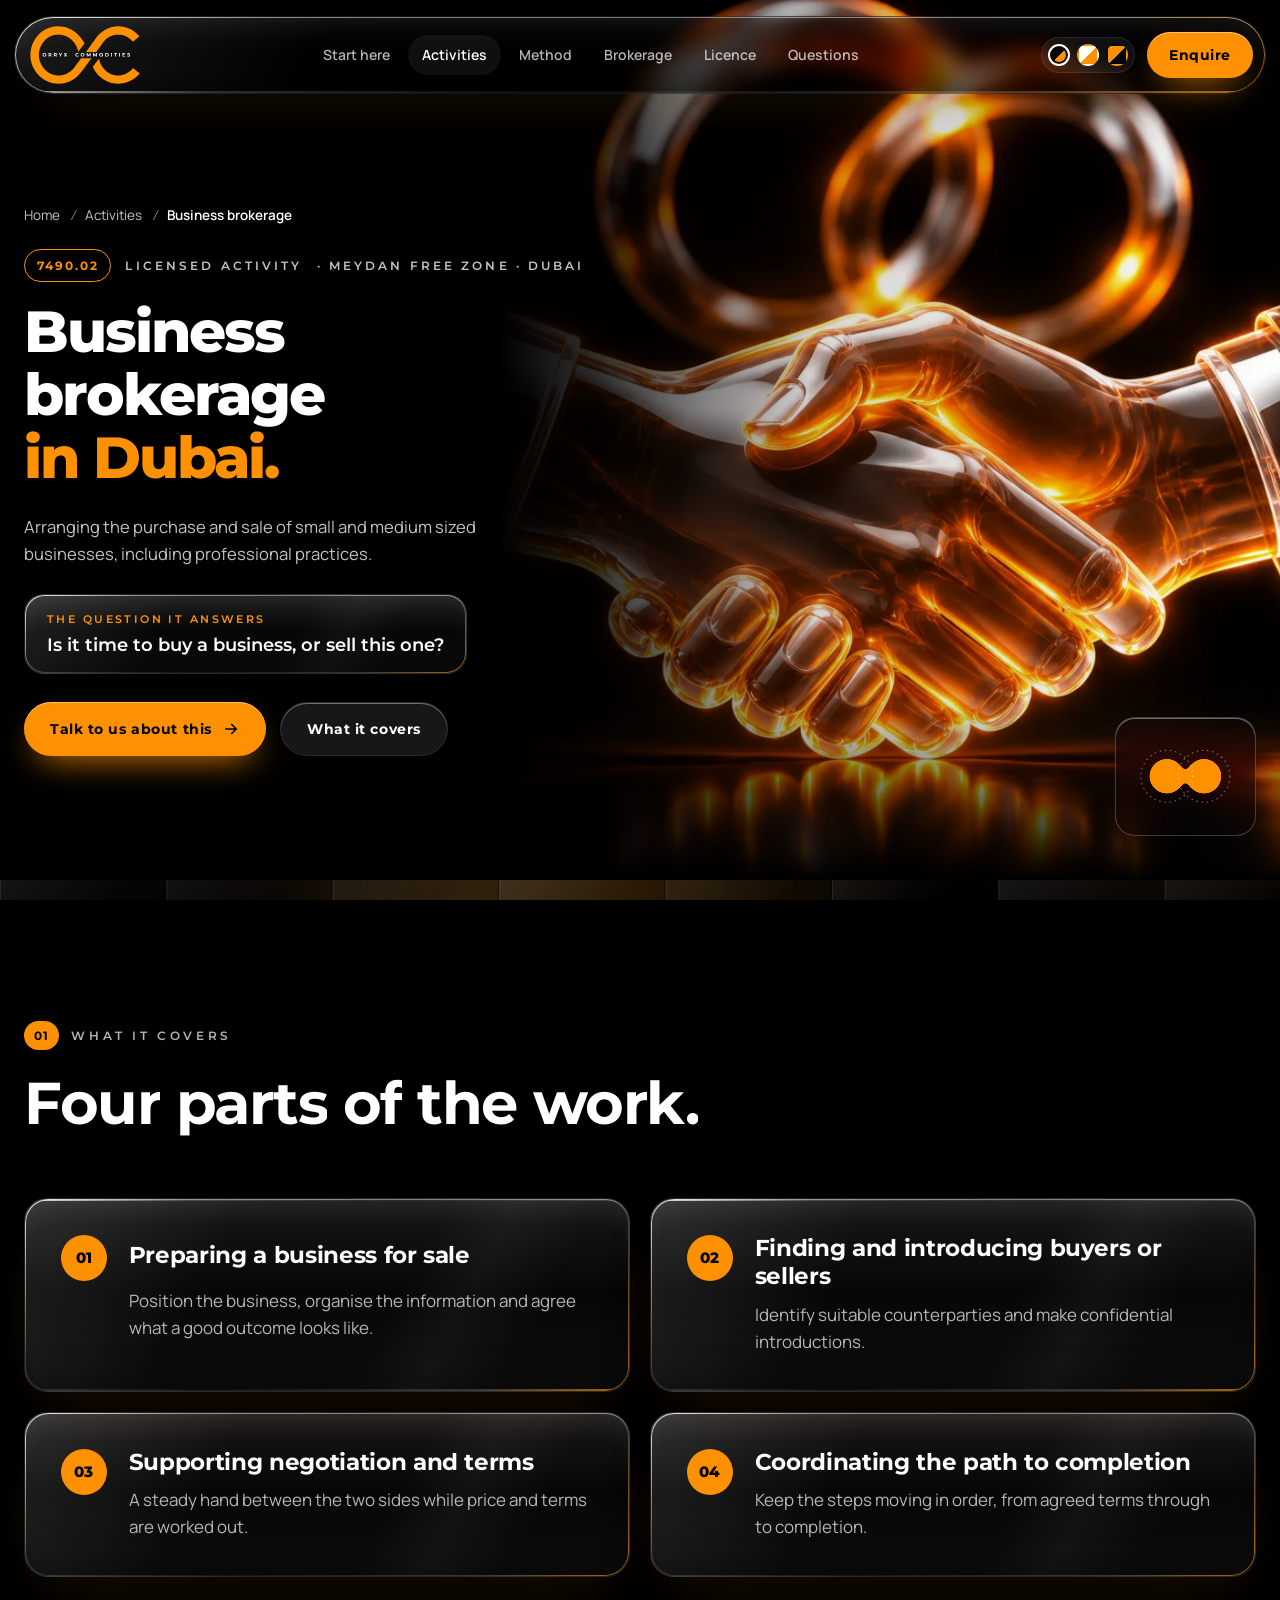
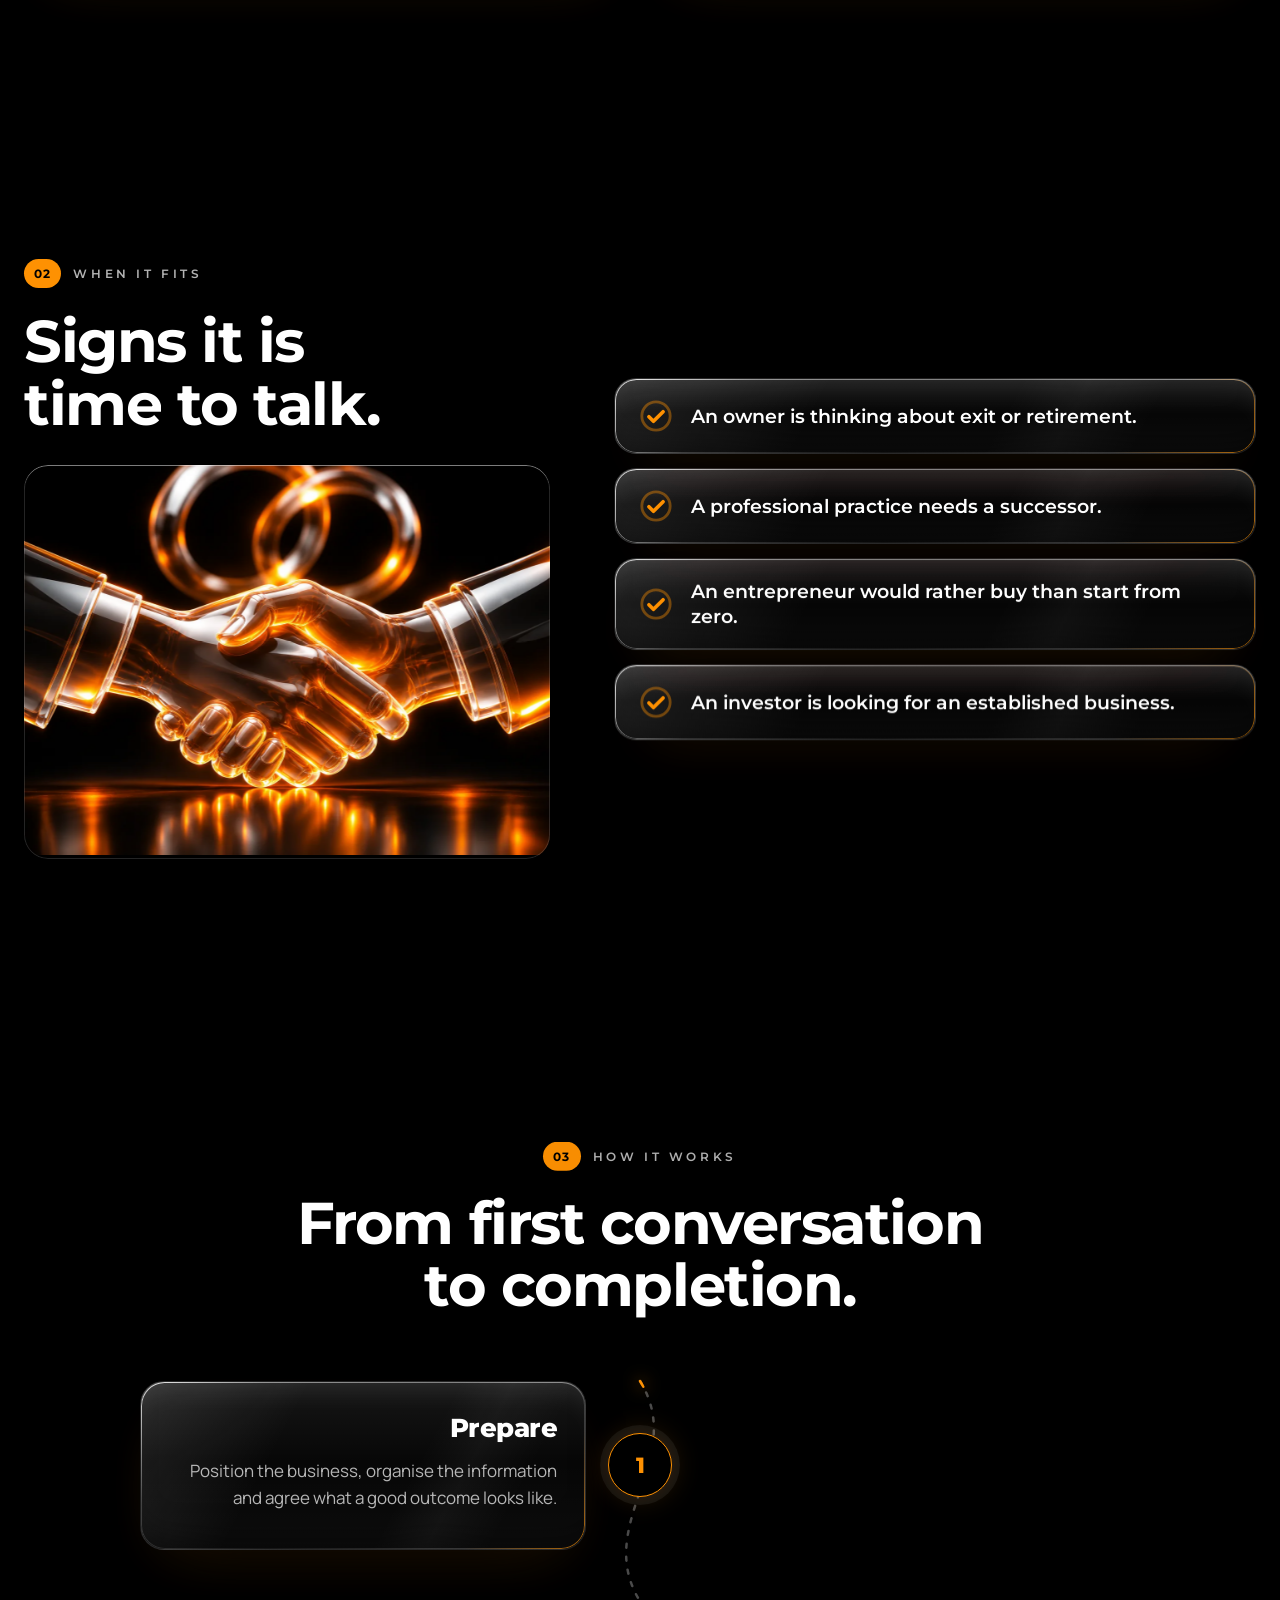
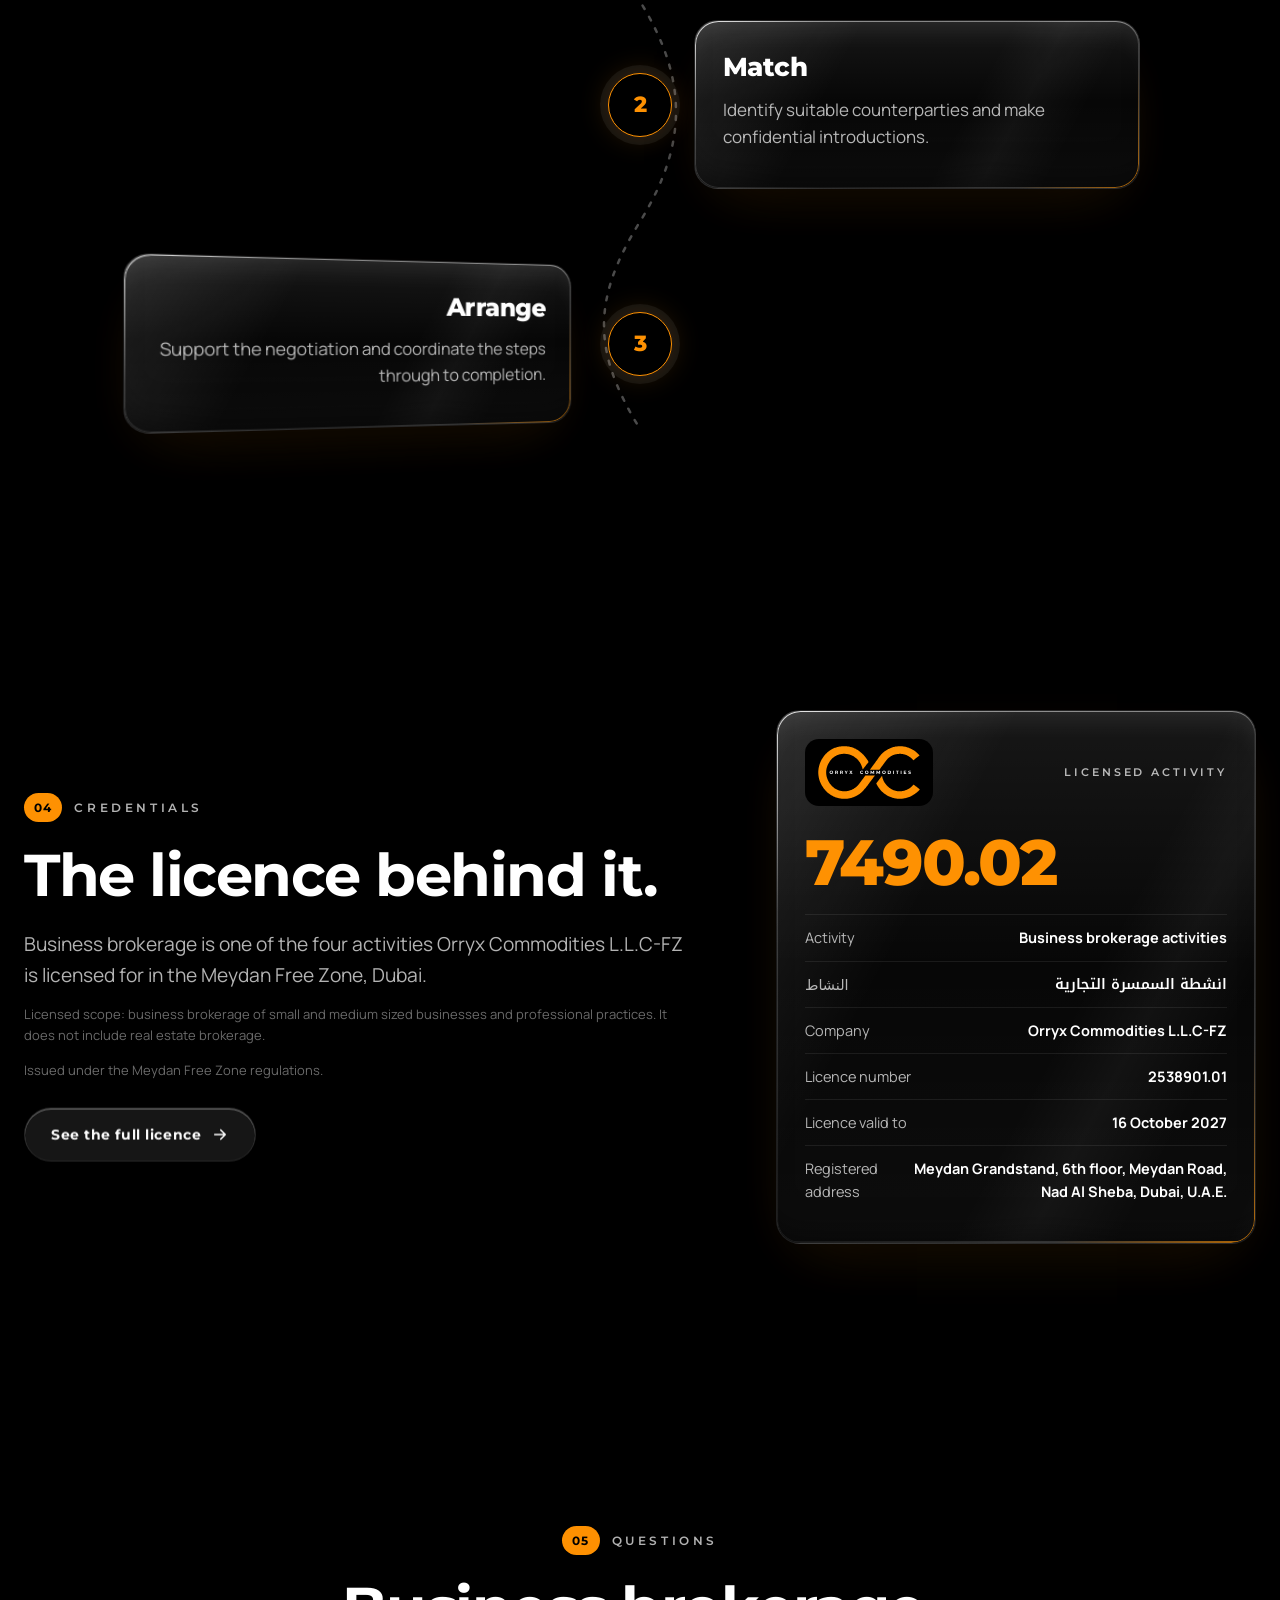
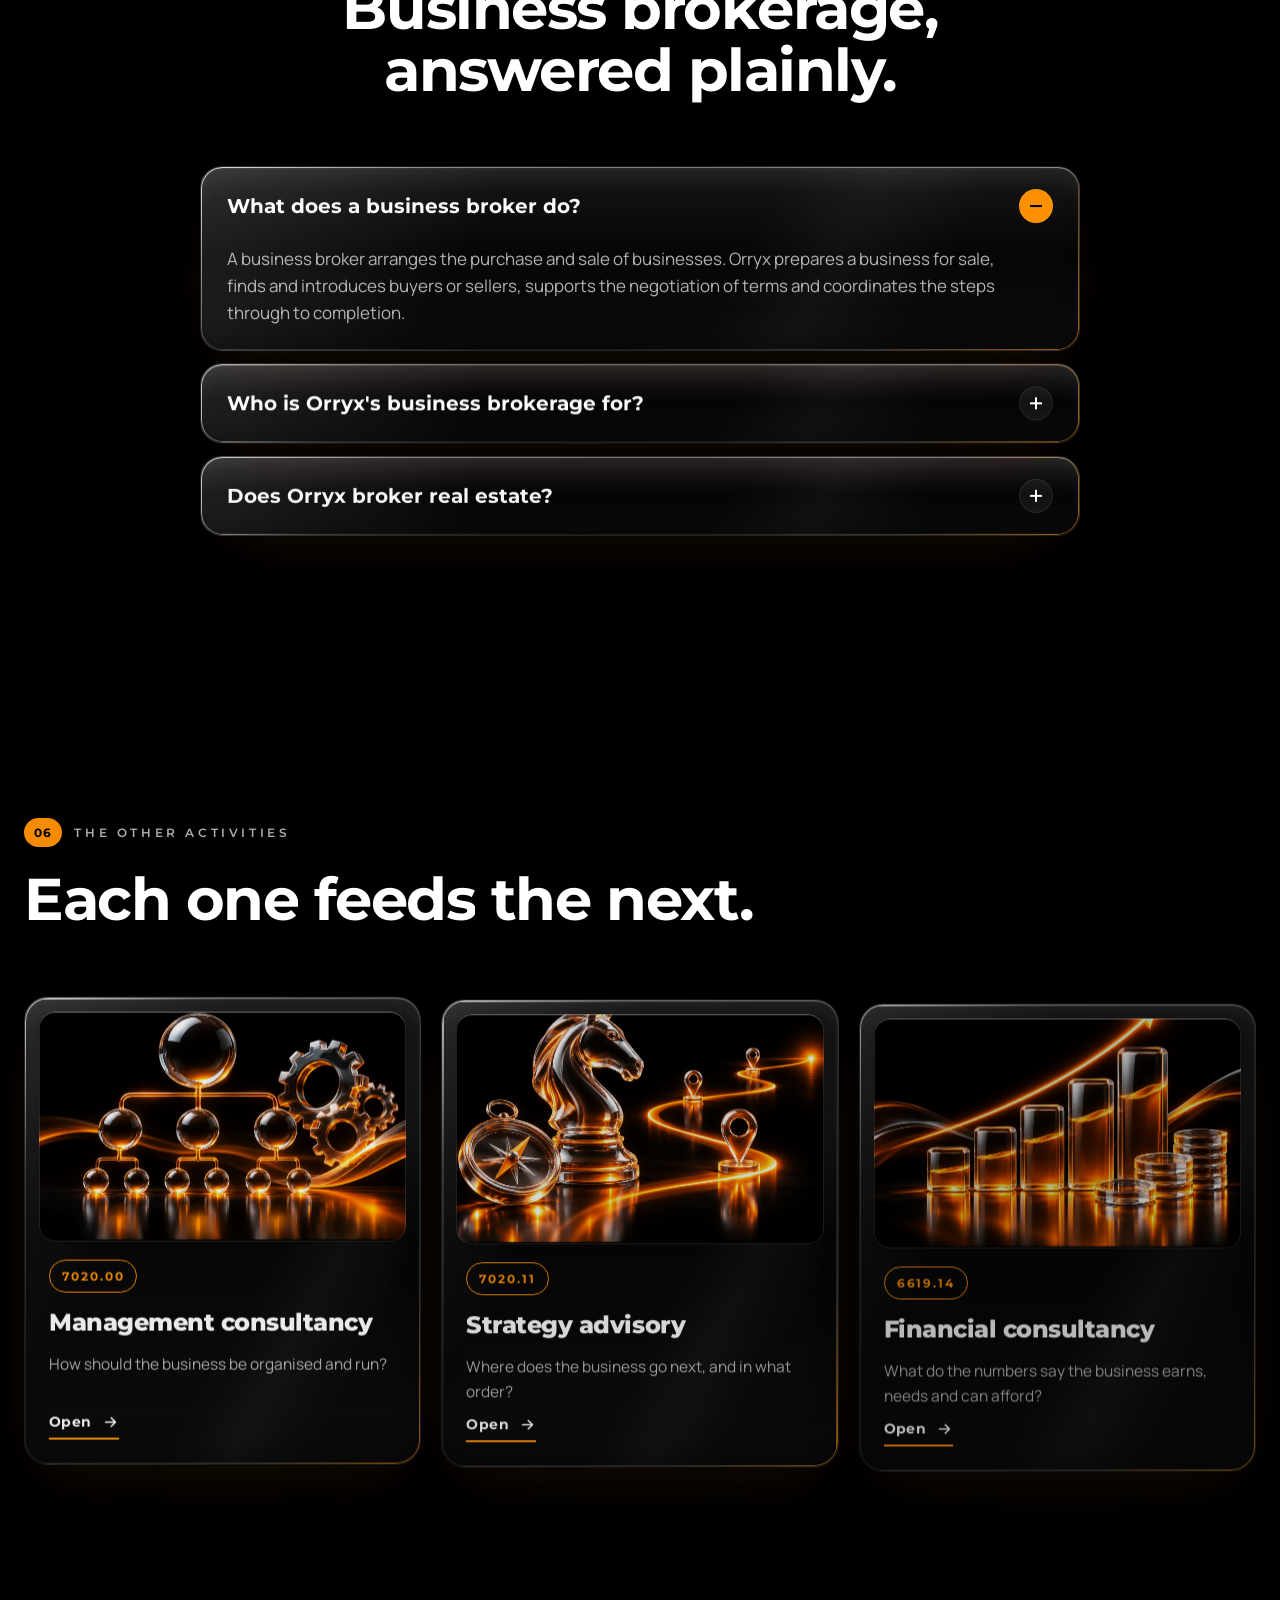
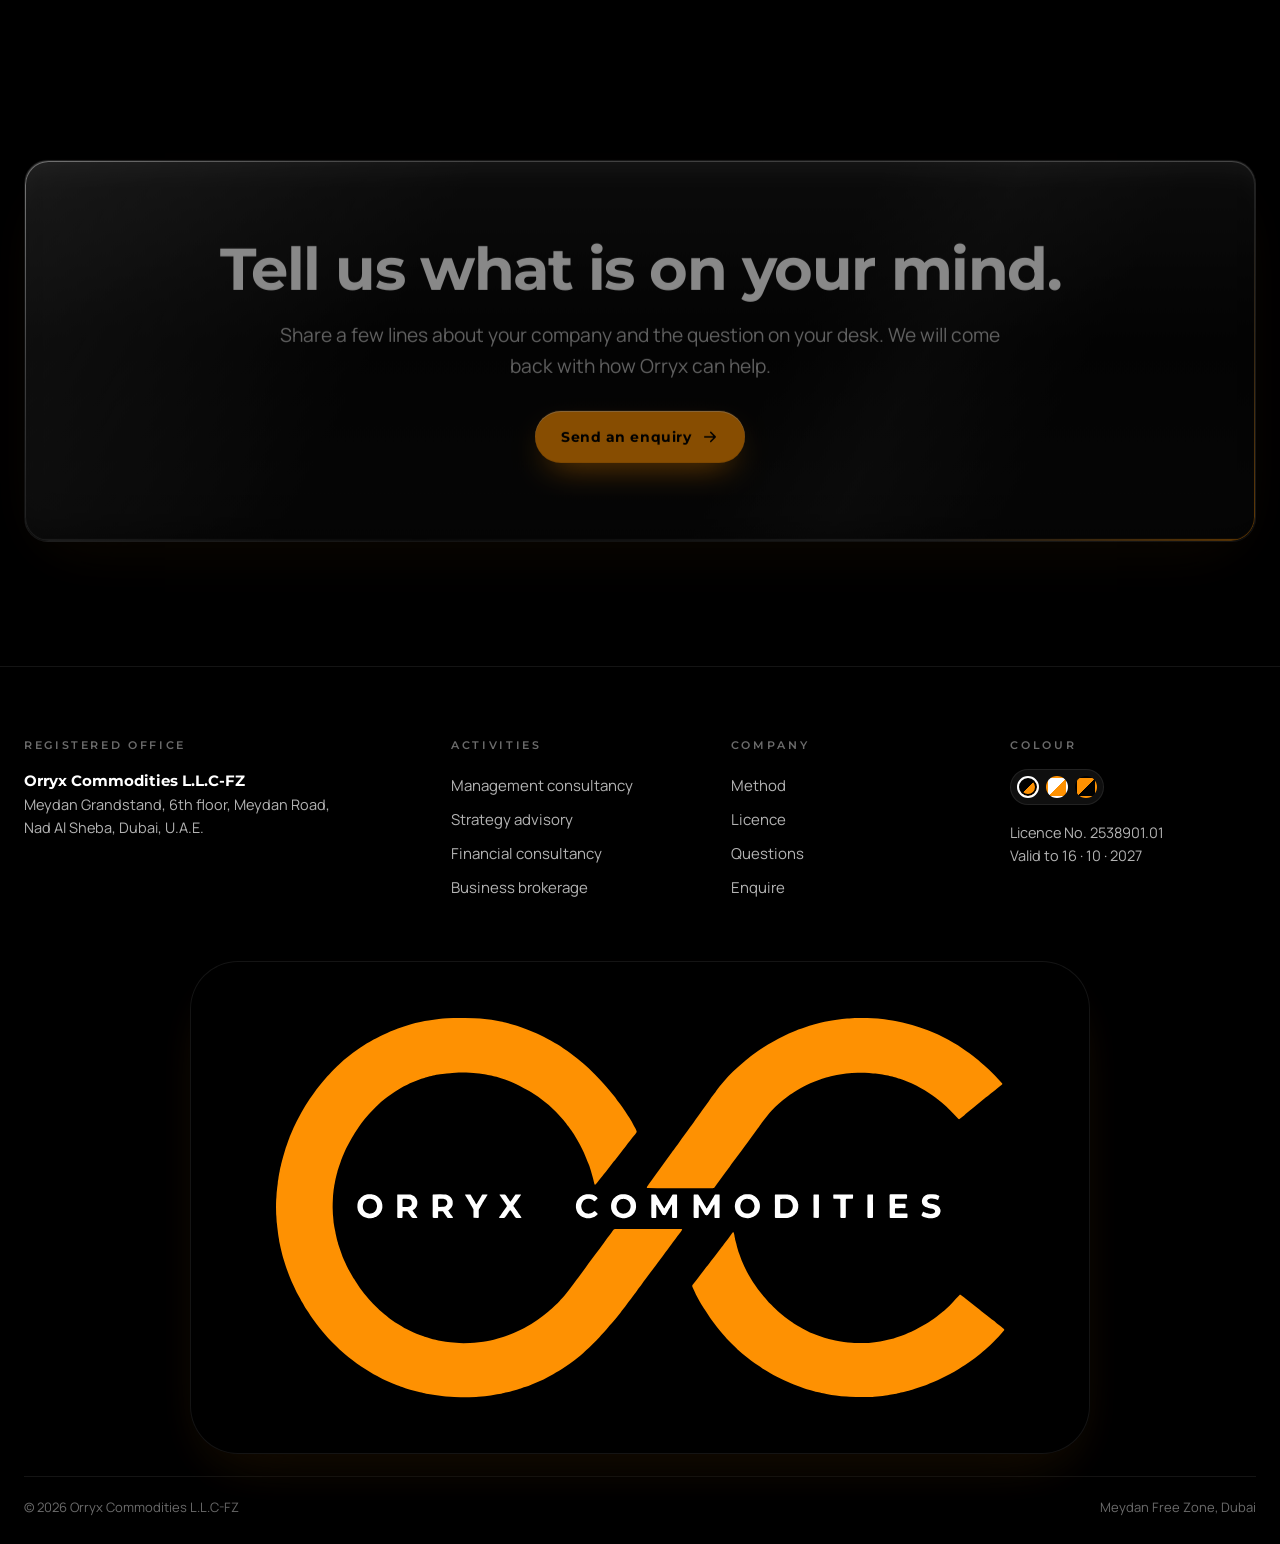
==== commit c8159cfb: "Glass tile finish: tile wall behind the page, polished glass panels Owner asked to remove the dotted" ====
--- a/business-brokerage/index.html
+++ b/business-brokerage/index.html
@@ -17,7 +17,7 @@
 <link rel="preconnect" href="https://fonts.googleapis.com">
 <link rel="preconnect" href="https://fonts.gstatic.com" crossorigin>
 <link href="https://fonts.googleapis.com/css2?family=Montserrat:wght@400;500;600;700;800&family=Manrope:wght@400;500;600;700&family=Noto+Kufi+Arabic:wght@400;600&display=swap" rel="stylesheet">
-<link rel="stylesheet" href="../css/style.css?v=20">
+<link rel="stylesheet" href="../css/style.css?v=23">
 <script>
   (function(){var d=document.documentElement;d.classList.add('js');
   try{var t=localStorage.getItem('orryx-theme');if(t)d.setAttribute('data-theme',t);}catch(e){}})();
@@ -34,8 +34,8 @@
   <div class="blob b1"></div>
   <div class="blob b2"></div>
   <div class="blob b3"></div>
-  <svg class="stage-mark" viewBox="312 173 1157 616"><use href="../assets/logo/mark-outline.svg#lm" fill="none" stroke-width="2.4"/></svg>
-  <div class="grain"></div>
+  <div class="tiles"></div>
+  <div class="sweep"></div>
 </div>
 
 <header class="nav glass" id="nav">
@@ -216,6 +216,6 @@
 <script src="../vendor/gsap.min.js"></script>
 <script src="../vendor/ScrollTrigger.min.js"></script>
 <script src="../vendor/lenis.min.js"></script>
-<script src="../js/page.js?v=2"></script>
+<script src="../js/page.js?v=3"></script>
 </body>
 </html>
--- a/css/style.css
+++ b/css/style.css
@@ -5,16 +5,17 @@
 :root{
   --orange:#FE9102; --black:#000000; --white:#ffffff;   /* the three logo colours; nothing else is used */
   --f-display:'Montserrat',system-ui,sans-serif; --f-body:'Manrope',system-ui,sans-serif;
-  --r:28px; --r-sm:16px; --ease:cubic-bezier(.2,.8,.2,1);
+  --r:24px; --r-sm:16px; --ease:cubic-bezier(.2,.8,.2,1);
+  --tile:clamp(112px,13vw,208px);   /* size of one glass tile in the wall behind the page */
   --wrap:1240px;
 }
 html[data-theme="night"]{
   --bg:#000000; --ink:#ffffff; --muted:rgba(255,255,255,.7); --faint:rgba(255,255,255,.42);
   --accent:#FE9102; --accent-text:#FE9102; --on-accent:#000000; --mark:#FE9102;
   --code-bg:transparent; --code-ink:#FE9102; --code-edge:#FE9102;
-  --glass:rgba(255,255,255,.055); --glass-2:rgba(255,255,255,.1); --edge:rgba(255,255,255,.16); --edge-hi:rgba(255,255,255,.5);
-  --shadow:0 30px 80px -30px rgba(0,0,0,.9); --spot:rgba(254,145,2,.2);
-  --blob1:rgba(254,145,2,.6); --blob2:rgba(254,145,2,.32); --blob3:rgba(255,255,255,.1);
+  --shadow:0 34px 70px -34px rgba(0,0,0,.95),0 22px 60px -30px rgba(254,145,2,.28); --spot:rgba(254,145,2,.2);
+  --blob1:rgba(254,145,2,.5); --blob2:rgba(254,145,2,.28); --blob3:rgba(254,145,2,.16);
+  --tile-hi:rgba(255,255,255,.06); --tile-lo:rgba(0,0,0,.4); --tile-edge-hi:rgba(255,255,255,.085); --tile-edge-lo:rgba(0,0,0,.75); --tile-var:rgba(255,255,255,.03); --sweep:rgba(255,255,255,.055);
   --field:rgba(255,255,255,.06);
   --logo-word:#ffffff; --logo-plate:#000000; --logo-pad:1; --core-bg:#000000; --loader-bg:#000000;
   --nav-bg:rgba(0,0,0,.55); --hero-inset:0px; --hero-radius:0px; --hero-fade:var(--bg);
@@ -23,9 +24,15 @@
   --bg:#ffffff; --ink:#060605; --muted:rgba(6,6,5,.7); --faint:rgba(6,6,5,.45);
   --accent:#FE9102; --accent-text:#060605; --on-accent:#060605; --mark:#FE9102;
   --code-bg:#FE9102; --code-ink:#060605; --code-edge:transparent;
-  --glass:rgba(255,255,255,.5); --glass-2:rgba(255,255,255,.78); --edge:rgba(6,6,5,.1); --edge-hi:rgba(255,255,255,.95);
-  --shadow:0 30px 70px -34px rgba(0,0,0,.28); --spot:rgba(254,145,2,.16);
-  --blob1:rgba(254,145,2,.5); --blob2:rgba(254,145,2,.3); --blob3:rgba(0,0,0,.07);
+  /* glass material on a white page */
+  --glass:rgba(255,255,255,.34); --glass-2:rgba(255,255,255,.74); --glass-3:rgba(255,255,255,.5);
+  --gloss-a:rgba(255,255,255,.8); --gloss-b:rgba(255,255,255,.32); --glass-lift:1.03;
+  --sheen:rgba(255,255,255,.95); --depth:rgba(6,6,5,.07); --inner:rgba(255,255,255,.55);
+  --rim-a:#ffffff; --rim-b:rgba(255,255,255,.8); --rim-c:rgba(6,6,5,.1); --rim-d:rgba(254,145,2,.55);
+  --edge:rgba(6,6,5,.05); --edge-hi:#ffffff;
+  --shadow:0 28px 54px -30px rgba(6,6,5,.34),0 3px 8px rgba(6,6,5,.05); --spot:rgba(254,145,2,.16);
+  --blob1:rgba(254,145,2,.36); --blob2:rgba(254,145,2,.24); --blob3:rgba(254,145,2,.14);
+  --tile-hi:rgba(255,255,255,.95); --tile-lo:rgba(6,6,5,.04); --tile-edge-hi:#ffffff; --tile-edge-lo:rgba(6,6,5,.075); --tile-var:rgba(6,6,5,.018); --sweep:rgba(255,255,255,.7);
   --field:rgba(6,6,5,.045);
   --logo-word:#060605; --logo-plate:#ffffff; --logo-pad:1; --core-bg:#ffffff; --loader-bg:#ffffff;
   --nav-bg:rgba(255,255,255,.76); --hero-inset:10px; --hero-radius:34px; --hero-fade:#000;
@@ -34,13 +41,28 @@
   --bg:#FE9102; --ink:#060605; --muted:rgba(6,6,5,.78); --faint:rgba(6,6,5,.52);
   --accent:#060605; --accent-text:#060605; --on-accent:#ffffff; --mark:#060605;
   --code-bg:#060605; --code-ink:#ffffff; --code-edge:transparent;
-  --glass:rgba(255,255,255,.2); --glass-2:rgba(255,255,255,.36); --edge:rgba(255,255,255,.4); --edge-hi:rgba(255,255,255,.9);
-  --shadow:0 30px 70px -34px rgba(0,0,0,.4); --spot:rgba(255,255,255,.3);
-  --blob1:rgba(255,255,255,.5); --blob2:rgba(255,255,255,.3); --blob3:rgba(0,0,0,.24);
+  /* glass material on an orange page */
+  --glass:rgba(255,255,255,.1); --glass-2:rgba(255,255,255,.3); --glass-3:rgba(255,255,255,.17);
+  --gloss-a:rgba(255,255,255,.36); --gloss-b:rgba(255,255,255,.13); --glass-lift:1.05;
+  --sheen:rgba(255,255,255,.5); --depth:rgba(0,0,0,.13); --inner:rgba(255,255,255,.14);
+  --rim-a:#ffffff; --rim-b:rgba(255,255,255,.45); --rim-c:rgba(255,255,255,.1); --rim-d:rgba(255,255,255,.75);
+  --edge:rgba(255,255,255,.2); --edge-hi:rgba(255,255,255,.9);
+  --shadow:0 28px 56px -30px rgba(0,0,0,.45),0 3px 10px rgba(0,0,0,.08); --spot:rgba(255,255,255,.3);
+  --blob1:rgba(255,255,255,.4); --blob2:rgba(255,255,255,.26); --blob3:rgba(255,255,255,.16);
+  --tile-hi:rgba(255,255,255,.2); --tile-lo:rgba(0,0,0,.055); --tile-edge-hi:rgba(255,255,255,.42); --tile-edge-lo:rgba(0,0,0,.11); --tile-var:rgba(255,255,255,.05); --sweep:rgba(255,255,255,.2);
   --field:rgba(255,255,255,.2);
   /* the orange logo cannot sit on orange: in the licence card and footer it is shown on black, like the supplied dark-theme file */
   --logo-word:#ffffff; --logo-plate:#000000; --logo-pad:1; --core-bg:#000000; --loader-bg:#000000;
   --nav-bg:rgba(254,145,2,.8); --hero-inset:10px; --hero-radius:34px; --hero-fade:#000;
+}
+
+/* Glass material on dark surfaces: the black page, the hero (always a dark scene) and the black top bar of the orange template. */
+html[data-theme="night"],.hero,html[data-theme="ember"] .nav{
+  --glass:rgba(255,255,255,.028); --glass-2:rgba(255,255,255,.09); --glass-3:rgba(255,255,255,.05);
+  --gloss-a:rgba(255,255,255,.11); --gloss-b:rgba(255,255,255,.04); --glass-lift:1.14;
+  --sheen:rgba(255,255,255,.14); --depth:rgba(0,0,0,.6); --inner:rgba(255,255,255,.035);
+  --rim-a:rgba(255,255,255,.85); --rim-b:rgba(255,255,255,.16); --rim-c:rgba(255,255,255,.03); --rim-d:rgba(254,145,2,.7);
+  --edge:rgba(255,255,255,.08); --edge-hi:rgba(255,255,255,.38);
 }
 
 /* Top bar logo: no box behind it (owner, 20 Nov). In the orange template an orange logo cannot sit on an
@@ -48,8 +70,8 @@
 html[data-theme="ember"] .nav{
   --bg:#000000; --ink:#ffffff; --muted:rgba(255,255,255,.72); --faint:rgba(255,255,255,.45);
   --accent:#FE9102; --accent-text:#FE9102; --on-accent:#000000;
-  --edge:rgba(255,255,255,.18); --edge-hi:rgba(255,255,255,.35);
   --field:rgba(255,255,255,.08); --spot:rgba(254,145,2,.2); --logo-word:#ffffff; --nav-bg:rgba(0,0,0,.84);
+  --shadow:0 20px 44px -24px rgba(0,0,0,.6);
   color:#ffffff;
 }
 
@@ -70,30 +92,48 @@
 /* the registered logo: orange mark is fixed, only the letters switch between white and black as in the supplied files */
 .logo{display:block;width:100%;height:auto;fill:var(--logo-word);overflow:visible}
 
-/* ---------- stage: moving colour behind the glass ---------- */
-.stage{position:fixed;inset:0;z-index:0;overflow:hidden;pointer-events:none}
-.blob{position:absolute;border-radius:50%;filter:blur(90px);will-change:transform;transition:background .8s var(--ease)}
-.b1{width:46vmax;height:46vmax;left:-12vmax;top:-10vmax;background:var(--blob1);animation:drift1 22s ease-in-out infinite alternate}
-.b2{width:38vmax;height:38vmax;right:-10vmax;top:34vh;background:var(--blob2);animation:drift2 27s ease-in-out infinite alternate}
-.b3{width:34vmax;height:34vmax;left:28vw;bottom:-16vmax;background:var(--blob3);animation:drift3 31s ease-in-out infinite alternate}
+/* ---------- stage: a wall of polished glass tiles, with clean light moving behind it ----------
+   (owner, 20 Nov: no dots, no dashed lines, no blotches; "it should look like glass") */
+.stage{position:fixed;inset:0;z-index:0;overflow:hidden;pointer-events:none;background:var(--bg);transition:background .6s var(--ease)}
+.blob{position:absolute;border-radius:50%;filter:blur(100px);will-change:transform;transition:background .8s var(--ease)}
+.b1{width:48vmax;height:48vmax;left:-14vmax;top:-12vmax;background:var(--blob1);animation:drift1 24s ease-in-out infinite alternate}
+.b2{width:40vmax;height:40vmax;right:-12vmax;top:30vh;background:var(--blob2);animation:drift2 29s ease-in-out infinite alternate}
+.b3{width:36vmax;height:36vmax;left:26vw;bottom:-18vmax;background:var(--blob3);animation:drift3 33s ease-in-out infinite alternate}
 @keyframes drift1{to{transform:translate(18vw,22vh) scale(1.18)}}
 @keyframes drift2{to{transform:translate(-24vw,-18vh) scale(.82)}}
 @keyframes drift3{to{transform:translate(14vw,-26vh) scale(1.25)}}
-.stage-mark{position:absolute;width:150vmax;max-width:none;left:50%;top:50%;transform:translate(-50%,-50%);opacity:.14}
-.stage-mark use{stroke:var(--mark);stroke-dasharray:14 22;animation:dash 60s linear infinite}
-@keyframes dash{to{stroke-dashoffset:-2000}}
-.grain{position:absolute;inset:0;opacity:.028;background-image:radial-gradient(currentColor 1px,transparent 1px);background-size:4px 4px;color:var(--ink)}
+/* each tile: a soft reflection from its top-left corner, a fine bright edge on two sides and a fine dark joint on the other two */
+.tiles{position:absolute;inset:-14% 0;will-change:transform;
+  background:
+    linear-gradient(135deg,var(--tile-hi) 0%,transparent 44%,transparent 62%,var(--tile-lo) 100%) 0 0/var(--tile) var(--tile),
+    linear-gradient(90deg,var(--tile-edge-hi) 0,var(--tile-edge-hi) 1px,transparent 1px,transparent calc(100% - 1px),var(--tile-edge-lo) calc(100% - 1px)) 0 0/var(--tile) var(--tile),
+    linear-gradient(180deg,var(--tile-edge-hi) 0,var(--tile-edge-hi) 1px,transparent 1px,transparent calc(100% - 1px),var(--tile-edge-lo) calc(100% - 1px)) 0 0/var(--tile) var(--tile),
+    linear-gradient(135deg,var(--tile-var) 0%,transparent 55%) 0 0/calc(var(--tile)*3) calc(var(--tile)*2)}
+/* a slow band of light passing over the wall, the way light moves across polished glass */
+.sweep{position:absolute;inset:-30% -90%;background:linear-gradient(112deg,transparent 45%,var(--sweep) 50%,transparent 55%);animation:sweep 17s cubic-bezier(.45,0,.3,1) infinite;will-change:transform}
+@keyframes sweep{from{transform:translateX(-42%)}to{transform:translateX(42%)}}
 main,.foot,.marquee{position:relative;z-index:1}
 
-/* ---------- liquid glass ---------- */
-.glass{position:relative;background:linear-gradient(135deg,var(--glass-2),var(--glass) 42%,var(--glass));
-  -webkit-backdrop-filter:blur(26px) saturate(180%);backdrop-filter:blur(26px) saturate(180%);
+/* ---------- glass tiles (every card and panel) ----------
+   What makes it read as glass: you see the wall softly through it, a fine bright rim catches the light at two
+   corners, the top carries a soft reflection and the lower edge is a touch deeper, as thick glass is. */
+.glass{position:relative;
+  background:
+    linear-gradient(118deg,var(--gloss-a) 0%,transparent 32%),
+    linear-gradient(118deg,transparent 60%,var(--gloss-b) 70%,transparent 82%),
+    linear-gradient(180deg,var(--glass-2) 0%,var(--glass) 48%,var(--glass-3) 100%);
+  -webkit-backdrop-filter:blur(11px) saturate(175%) brightness(var(--glass-lift));backdrop-filter:blur(11px) saturate(175%) brightness(var(--glass-lift));
   border:1px solid var(--edge);border-radius:var(--r);
-  box-shadow:inset 0 1px 0 0 var(--edge-hi),inset 0 -1px 0 0 rgba(0,0,0,.06),inset 0 0 28px rgba(255,255,255,.04),var(--shadow);
+  box-shadow:inset 0 1px 0 0 var(--edge-hi),inset 0 24px 34px -24px var(--sheen),inset 0 -28px 38px -28px var(--depth),inset 0 0 0 1px var(--inner),var(--shadow);
   transition:background .6s var(--ease),border-color .6s var(--ease),box-shadow .6s var(--ease)}
 .glass::before{content:"";position:absolute;inset:0;border-radius:inherit;pointer-events:none;opacity:0;transition:opacity .4s;
   background:radial-gradient(420px circle at var(--mx,50%) var(--my,50%),var(--spot),transparent 60%)}
 .glass:hover::before{opacity:1}
+/* the polished rim: brightest at the top-left and bottom-right corners */
+.glass::after{content:"";position:absolute;inset:0;border-radius:inherit;padding:1.3px;pointer-events:none;z-index:3;
+  background:linear-gradient(135deg,var(--rim-a) 0%,var(--rim-b) 20%,var(--rim-c) 48%,var(--rim-b) 80%,var(--rim-d) 100%);
+  -webkit-mask:linear-gradient(#000 0 0) content-box,linear-gradient(#000 0 0);-webkit-mask-composite:xor;
+  mask:linear-gradient(#000 0 0) content-box,linear-gradient(#000 0 0);mask-composite:exclude}
 .glass>*{position:relative}
 
 /* ---------- loader ---------- */
@@ -105,7 +145,7 @@
 .loader-num{font-family:var(--f-display);font-weight:600;letter-spacing:.3em;font-size:13px;color:var(--logo-word);opacity:.6}
 
 /* ---------- nav ---------- */
-.nav{position:fixed;z-index:50;top:16px;left:50%;transform:translateX(-50%);width:min(1280px,100% - 28px);display:flex;align-items:center;justify-content:space-between;gap:18px;padding:8px 12px 8px 14px;border-radius:999px;background:var(--nav-bg);transition:transform .5s var(--ease),background .6s,border-color .6s}
+.nav{position:fixed;z-index:50;top:16px;left:50%;transform:translateX(-50%);width:min(1280px,100% - 28px);display:flex;align-items:center;justify-content:space-between;gap:18px;padding:8px 12px 8px 14px;border-radius:999px;background:linear-gradient(118deg,var(--gloss-a) 0%,transparent 26%),var(--nav-bg);transition:transform .5s var(--ease),background .6s,border-color .6s}
 .nav.is-hidden{transform:translate(-50%,-140%)}
 .brand{display:block;flex-shrink:0;width:112px}
 .nav-links{display:flex;gap:4px}
@@ -162,7 +202,7 @@
 .hero-bg::after{content:"";position:absolute;inset:0;background:linear-gradient(90deg,#000 0%,#000 26%,rgba(0,0,0,.78) 42%,rgba(0,0,0,.12) 66%,transparent),linear-gradient(0deg,var(--hero-fade) 0%,transparent 20%)}
 /* the hero is a dark scene in every template, so its text stays light */
 .hero{--ink:#fff;--muted:rgba(255,255,255,.76);--faint:rgba(255,255,255,.5);--accent:#FE9102;--accent-text:#FE9102;--on-accent:#000;--code-bg:transparent;--code-ink:#FE9102;--code-edge:#FE9102;
-  --glass:rgba(255,255,255,.07);--glass-2:rgba(255,255,255,.13);--edge:rgba(255,255,255,.18);--edge-hi:rgba(255,255,255,.5);--field:rgba(255,255,255,.07);color:#fff}
+  --field:rgba(255,255,255,.07);--spot:rgba(254,145,2,.2);--shadow:0 30px 60px -30px rgba(0,0,0,.9);color:#fff}
 .hero-copy,.hero-stats{position:relative;z-index:2}
 .hero-copy{width:min(var(--wrap),100% - 48px);margin-inline:auto}
 .kicker{font-family:var(--f-display);font-weight:600;font-size:12px;letter-spacing:.26em;text-transform:uppercase;color:var(--muted);display:flex;align-items:center;gap:12px;margin-bottom:20px}
@@ -243,7 +283,7 @@
 
 /* ---------- activities: stacking glass cards ---------- */
 .stack{display:grid;gap:26px}
-.act{position:sticky;top:calc(104px + var(--i)*18px);display:grid;grid-template-columns:1.05fr .95fr;gap:clamp(20px,3vw,44px);padding:clamp(18px,2.2vw,28px);transform-origin:50% 0;will-change:transform;-webkit-backdrop-filter:blur(40px) saturate(180%);backdrop-filter:blur(40px) saturate(180%)}
+.act{position:sticky;top:calc(104px + var(--i)*18px);display:grid;grid-template-columns:1.05fr .95fr;gap:clamp(20px,3vw,44px);padding:clamp(18px,2.2vw,28px);transform-origin:50% 0;will-change:transform;-webkit-backdrop-filter:blur(26px) saturate(175%) brightness(var(--glass-lift));backdrop-filter:blur(26px) saturate(175%) brightness(var(--glass-lift))}
 .act-body{padding:clamp(8px,1.6vw,22px);display:flex;flex-direction:column;justify-content:center}
 .act-top{display:flex;justify-content:space-between;align-items:center;margin-bottom:22px}
 .act-n{font-family:var(--f-display);font-weight:600;font-size:12px;letter-spacing:.2em;color:var(--faint)}
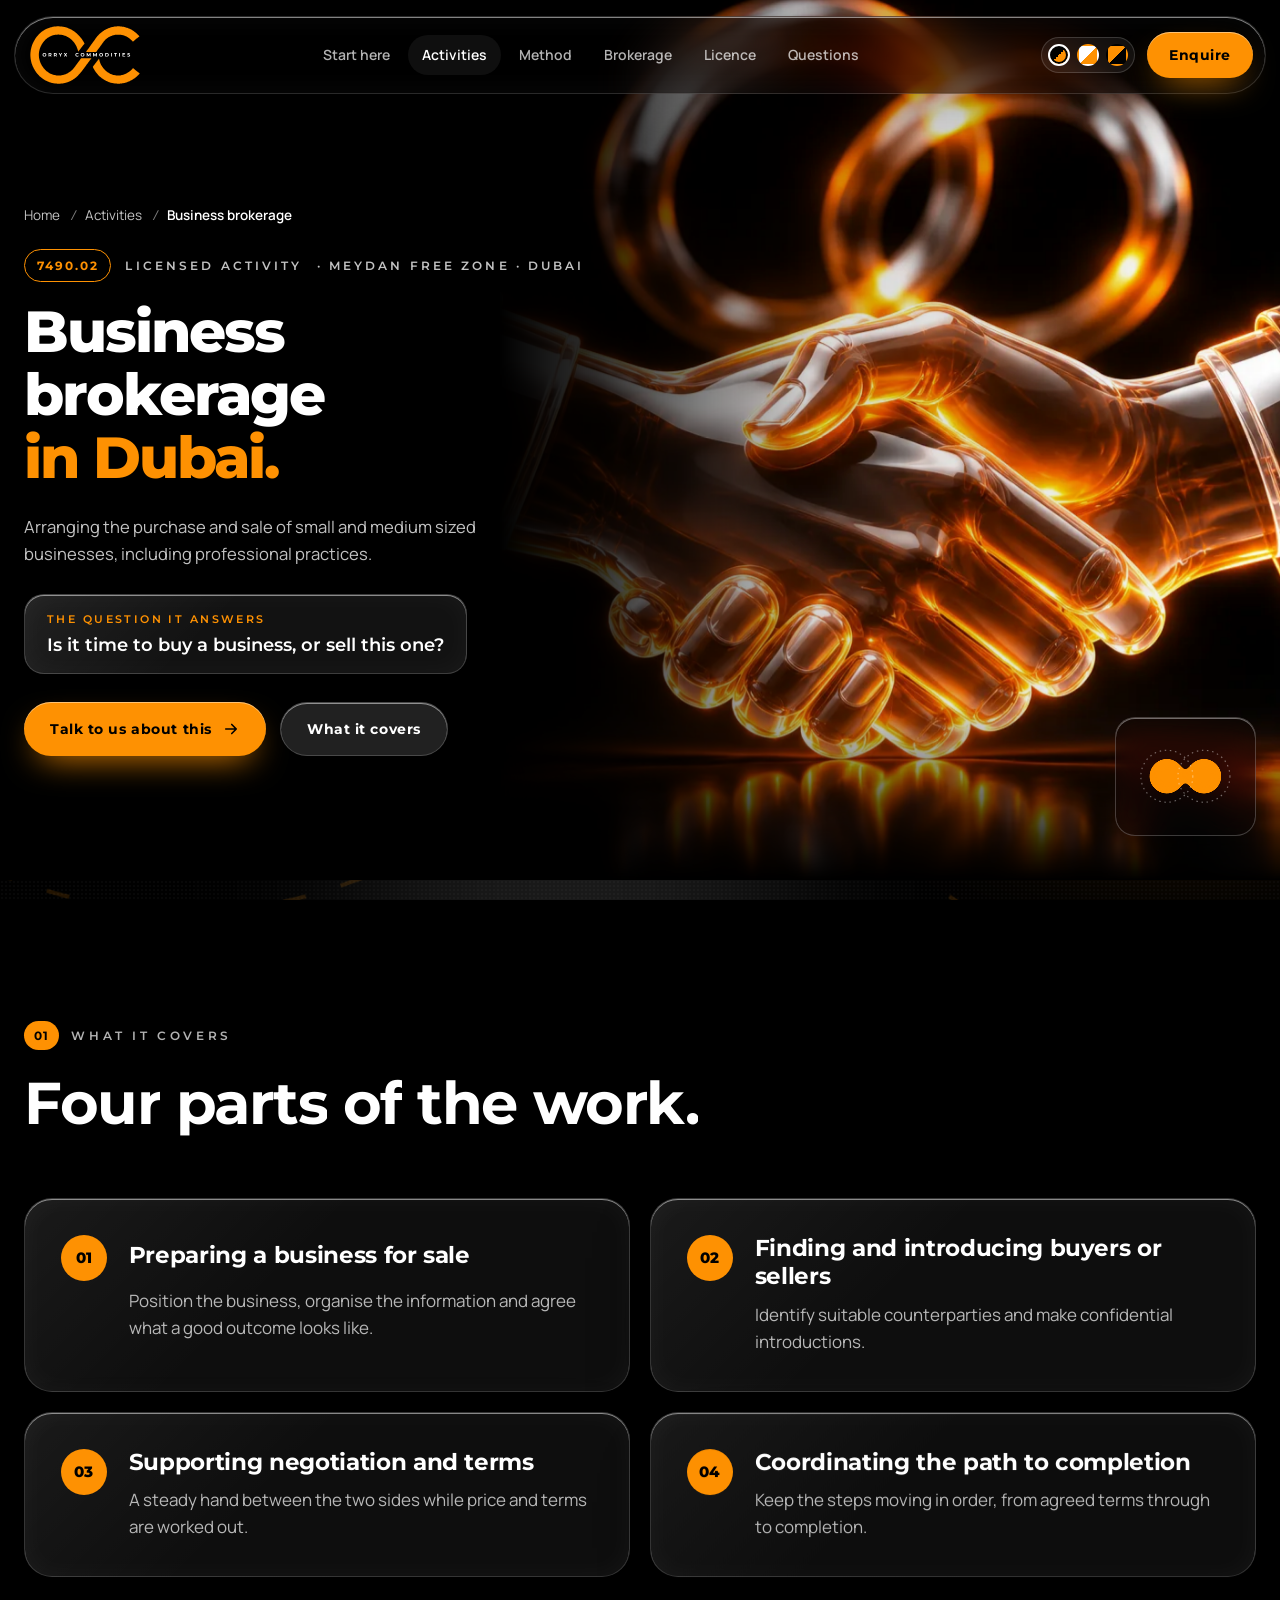
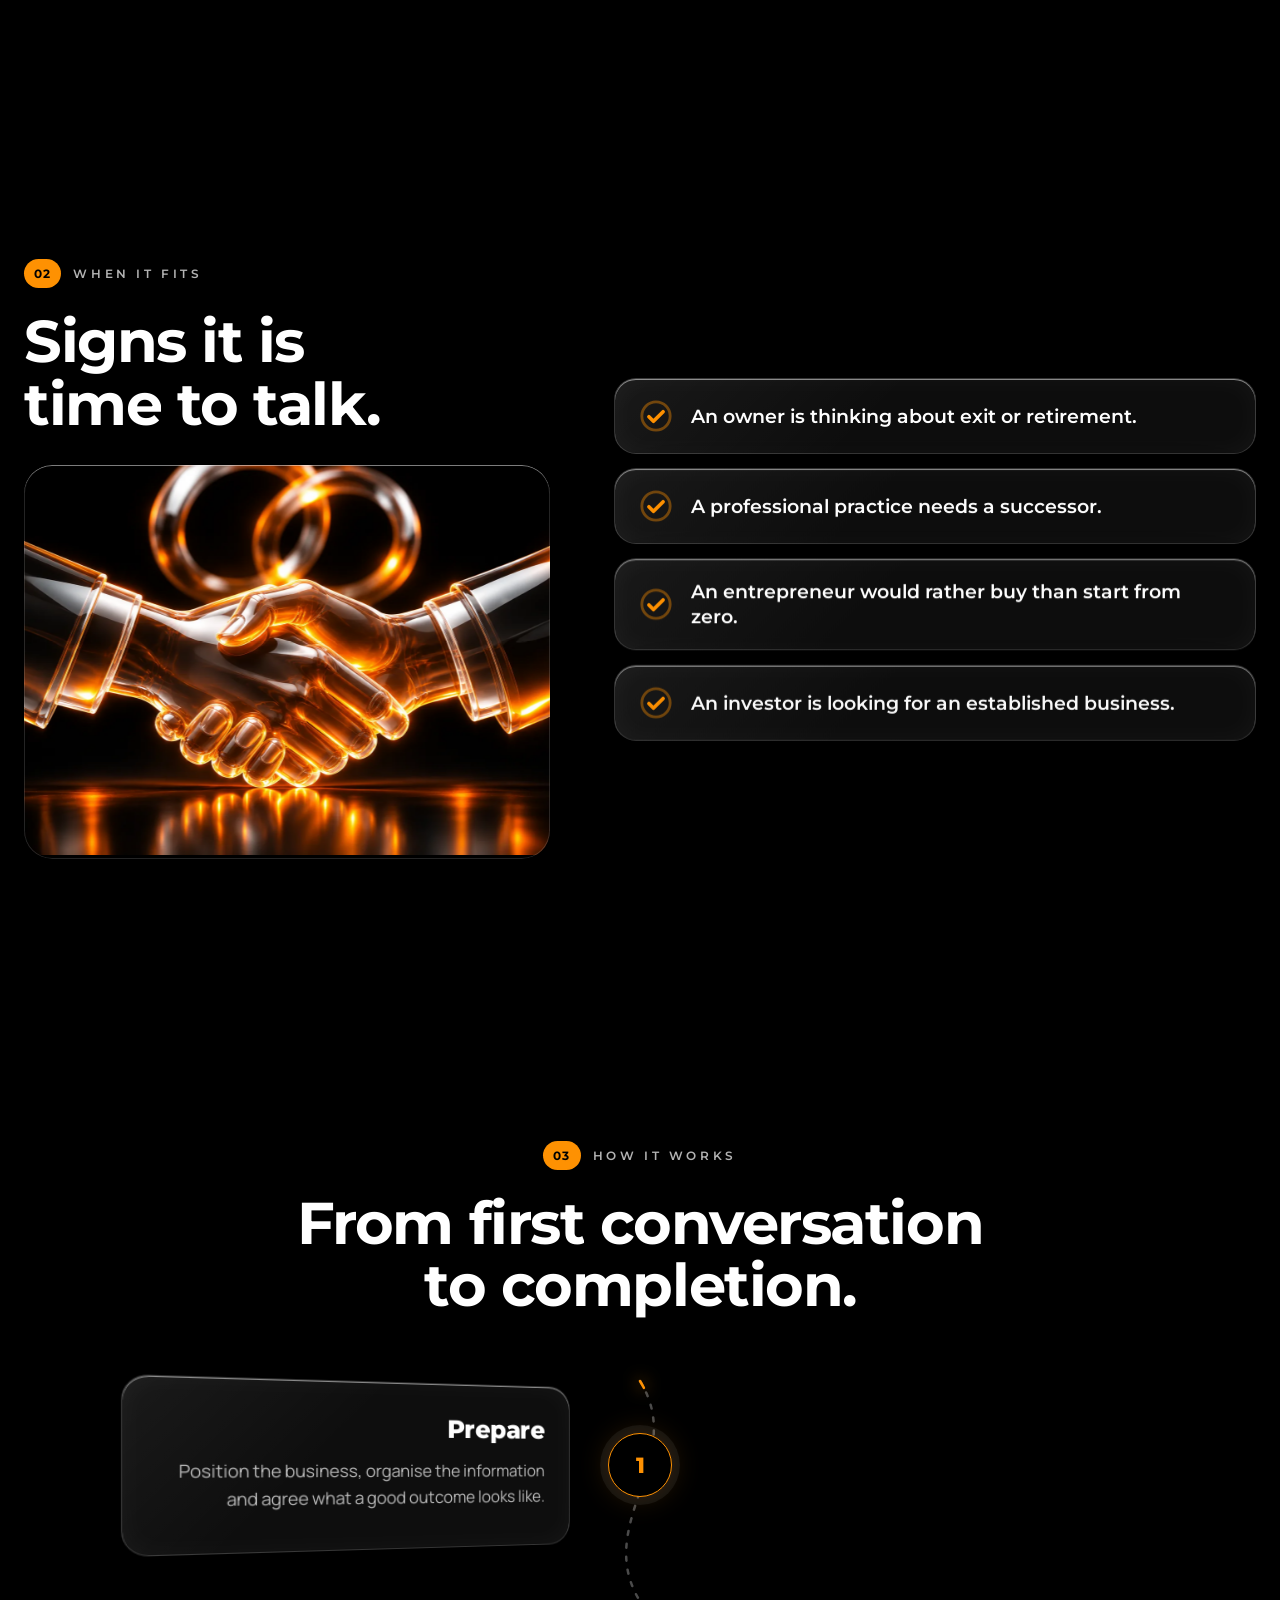
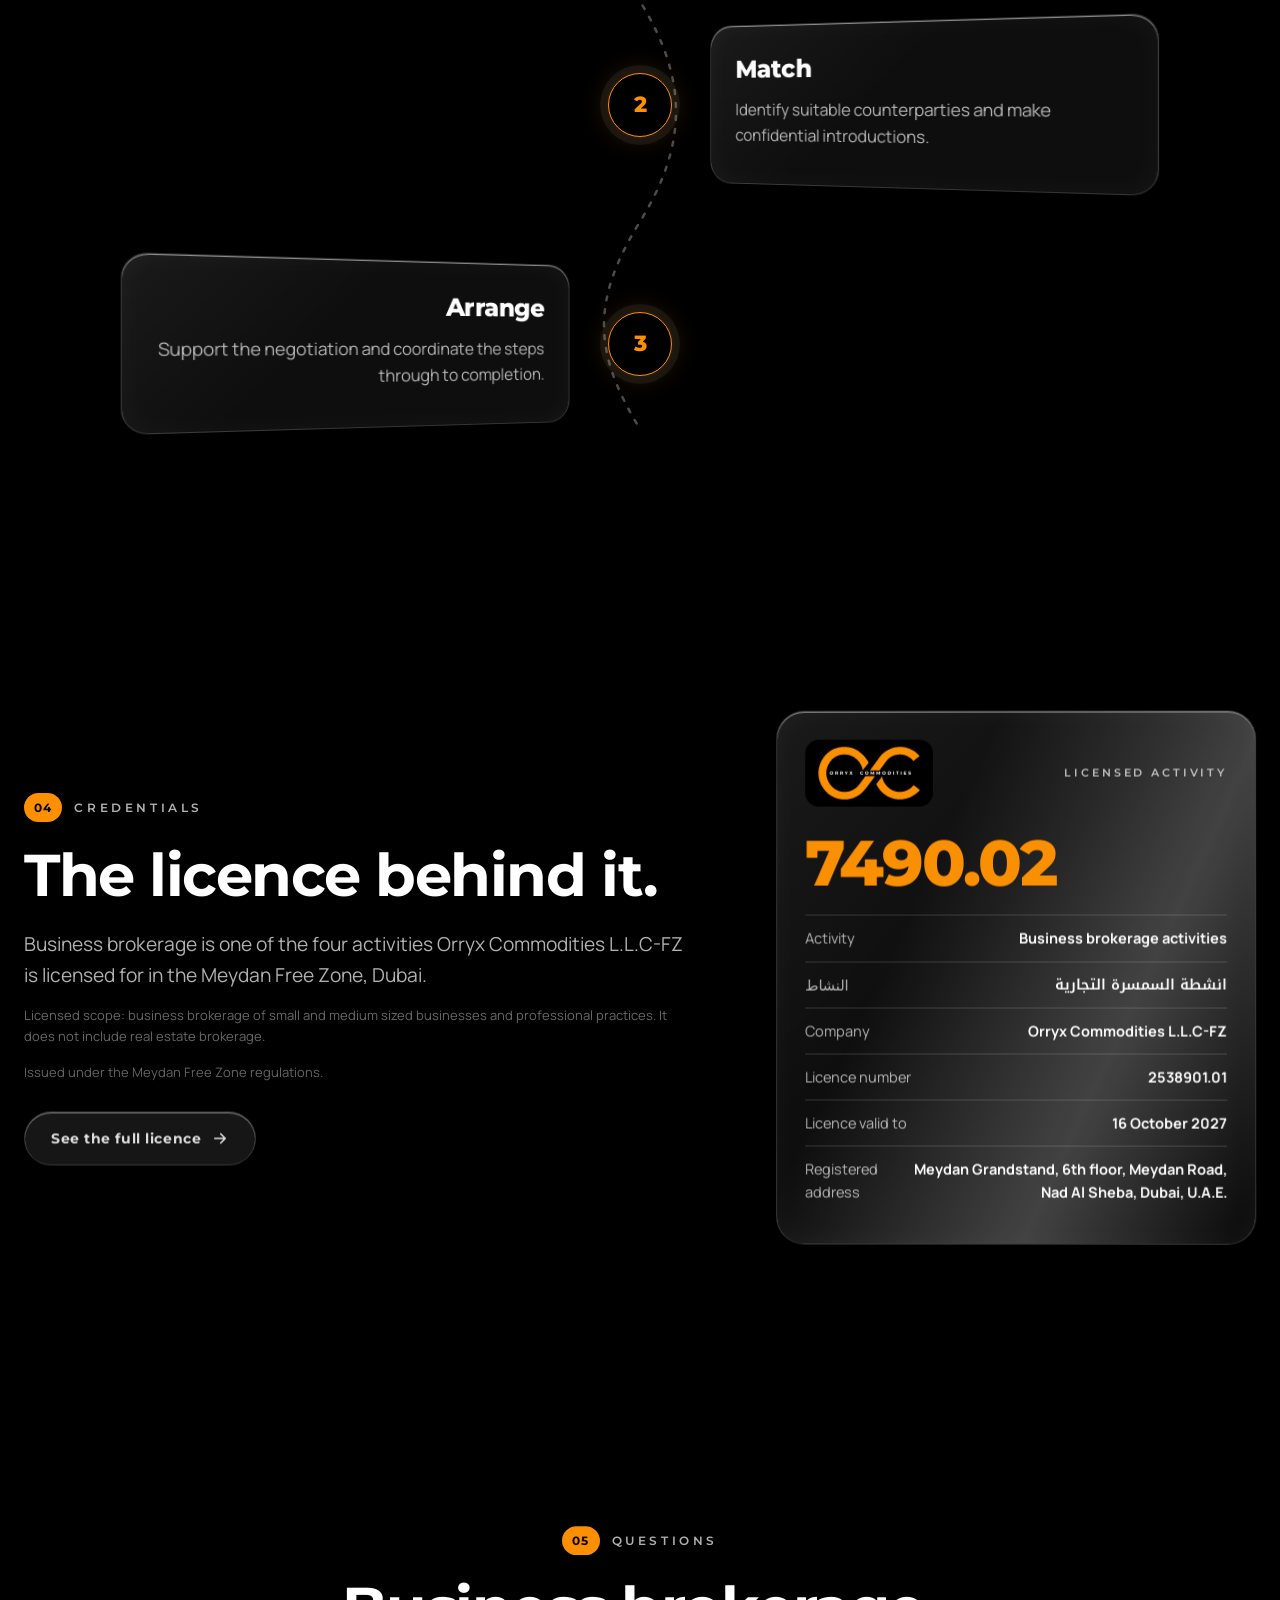
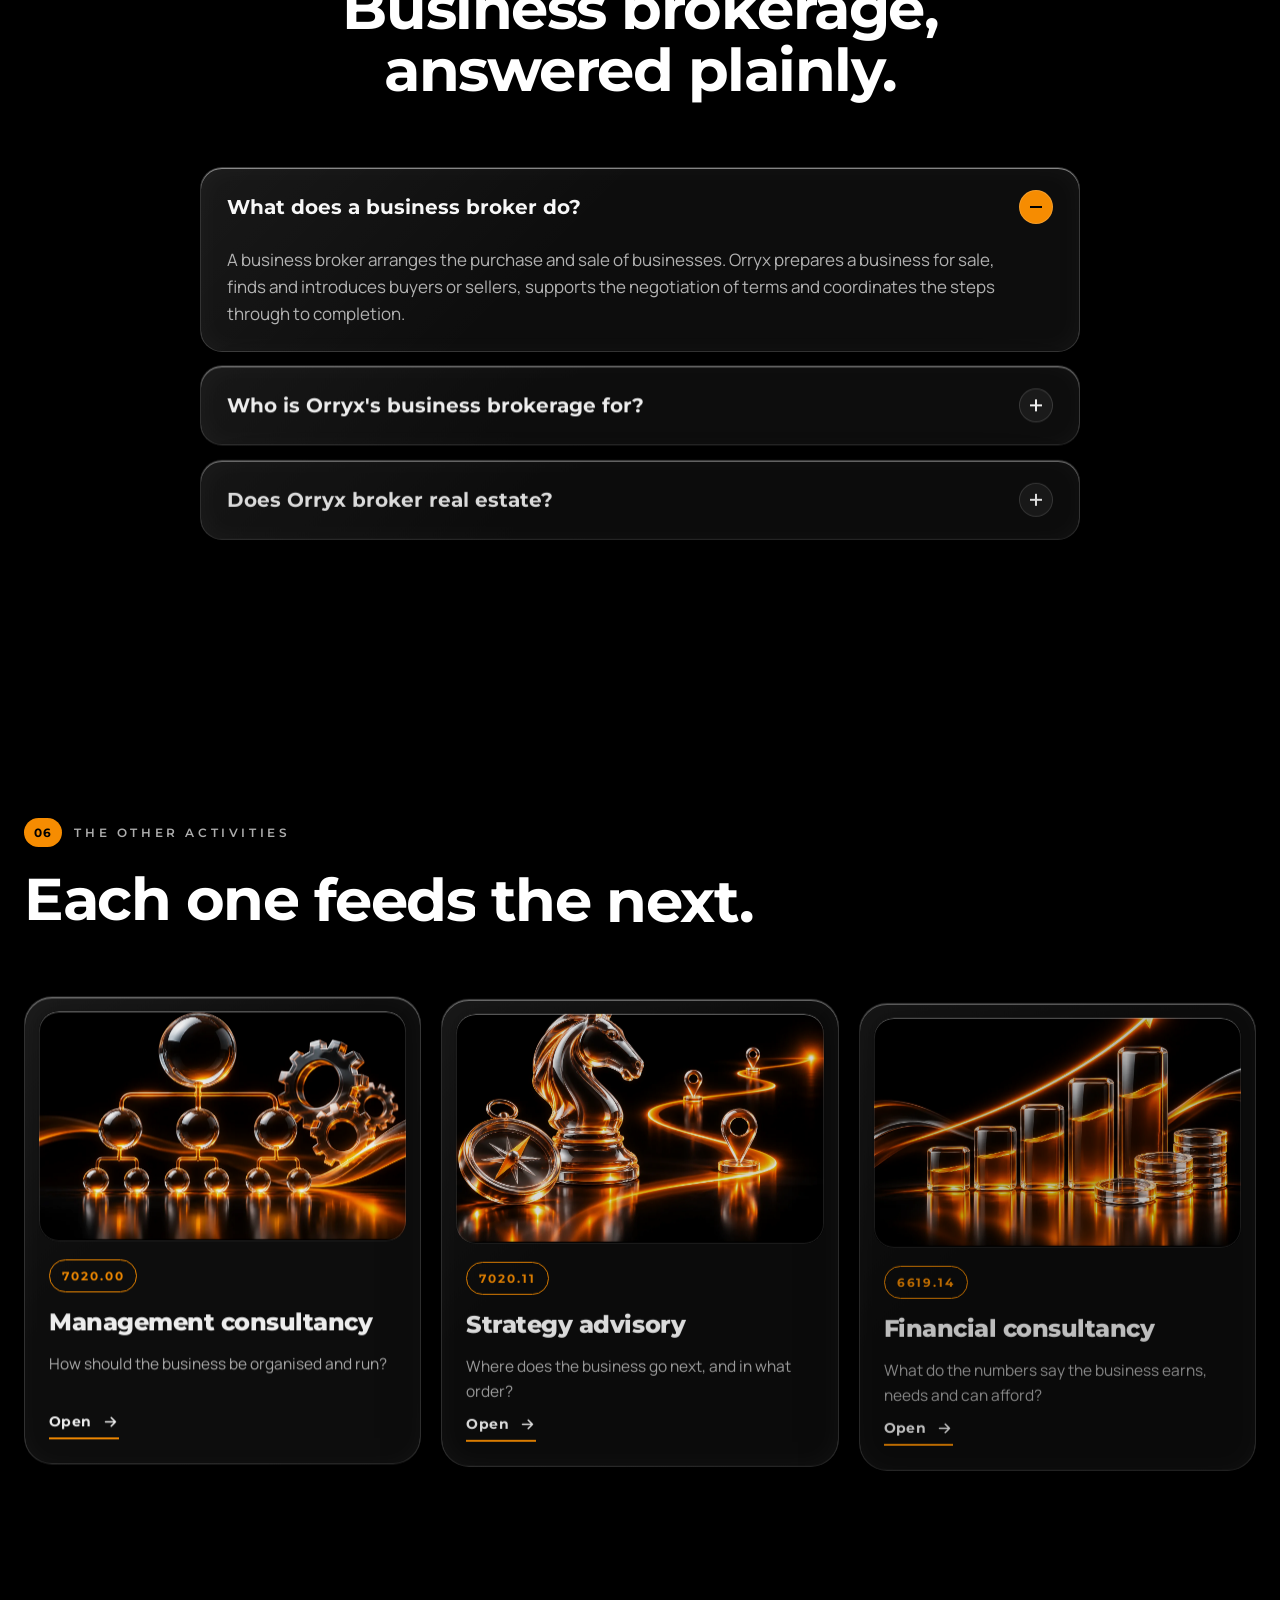
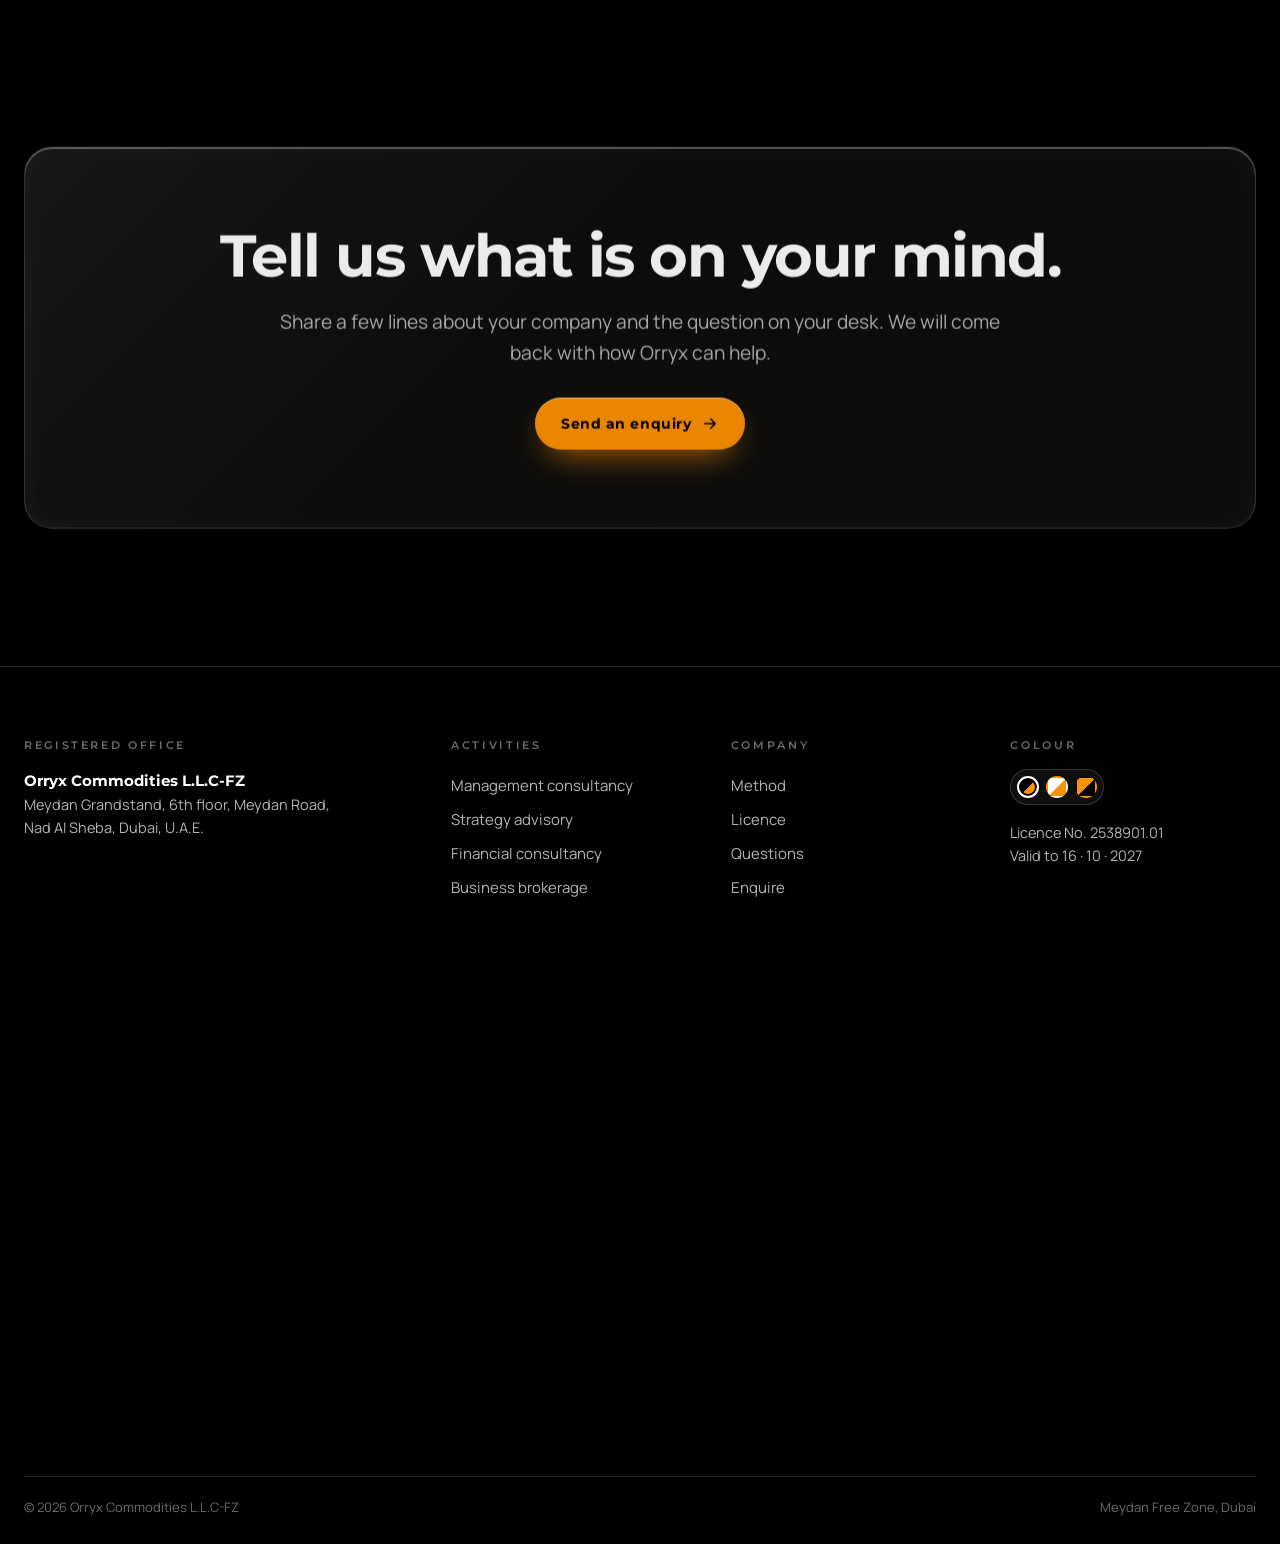
==== commit 5b67797d: "Undo the glass tile finish: bring back the original background Owner asked to undo the change and br" ====
--- a/business-brokerage/index.html
+++ b/business-brokerage/index.html
@@ -17,7 +17,7 @@
 <link rel="preconnect" href="https://fonts.googleapis.com">
 <link rel="preconnect" href="https://fonts.gstatic.com" crossorigin>
 <link href="https://fonts.googleapis.com/css2?family=Montserrat:wght@400;500;600;700;800&family=Manrope:wght@400;500;600;700&family=Noto+Kufi+Arabic:wght@400;600&display=swap" rel="stylesheet">
-<link rel="stylesheet" href="../css/style.css?v=23">
+<link rel="stylesheet" href="../css/style.css?v=24">
 <script>
   (function(){var d=document.documentElement;d.classList.add('js');
   try{var t=localStorage.getItem('orryx-theme');if(t)d.setAttribute('data-theme',t);}catch(e){}})();
@@ -34,8 +34,8 @@
   <div class="blob b1"></div>
   <div class="blob b2"></div>
   <div class="blob b3"></div>
-  <div class="tiles"></div>
-  <div class="sweep"></div>
+  <svg class="stage-mark" viewBox="312 173 1157 616"><use href="../assets/logo/mark-outline.svg#lm" fill="none" stroke-width="2.4"/></svg>
+  <div class="grain"></div>
 </div>
 
 <header class="nav glass" id="nav">
@@ -216,6 +216,6 @@
 <script src="../vendor/gsap.min.js"></script>
 <script src="../vendor/ScrollTrigger.min.js"></script>
 <script src="../vendor/lenis.min.js"></script>
-<script src="../js/page.js?v=3"></script>
+<script src="../js/page.js?v=4"></script>
 </body>
 </html>
--- a/css/style.css
+++ b/css/style.css
@@ -5,17 +5,16 @@
 :root{
   --orange:#FE9102; --black:#000000; --white:#ffffff;   /* the three logo colours; nothing else is used */
   --f-display:'Montserrat',system-ui,sans-serif; --f-body:'Manrope',system-ui,sans-serif;
-  --r:24px; --r-sm:16px; --ease:cubic-bezier(.2,.8,.2,1);
-  --tile:clamp(112px,13vw,208px);   /* size of one glass tile in the wall behind the page */
+  --r:28px; --r-sm:16px; --ease:cubic-bezier(.2,.8,.2,1);
   --wrap:1240px;
 }
 html[data-theme="night"]{
   --bg:#000000; --ink:#ffffff; --muted:rgba(255,255,255,.7); --faint:rgba(255,255,255,.42);
   --accent:#FE9102; --accent-text:#FE9102; --on-accent:#000000; --mark:#FE9102;
   --code-bg:transparent; --code-ink:#FE9102; --code-edge:#FE9102;
-  --shadow:0 34px 70px -34px rgba(0,0,0,.95),0 22px 60px -30px rgba(254,145,2,.28); --spot:rgba(254,145,2,.2);
-  --blob1:rgba(254,145,2,.5); --blob2:rgba(254,145,2,.28); --blob3:rgba(254,145,2,.16);
-  --tile-hi:rgba(255,255,255,.06); --tile-lo:rgba(0,0,0,.4); --tile-edge-hi:rgba(255,255,255,.085); --tile-edge-lo:rgba(0,0,0,.75); --tile-var:rgba(255,255,255,.03); --sweep:rgba(255,255,255,.055);
+  --glass:rgba(255,255,255,.055); --glass-2:rgba(255,255,255,.1); --edge:rgba(255,255,255,.16); --edge-hi:rgba(255,255,255,.5);
+  --shadow:0 30px 80px -30px rgba(0,0,0,.9); --spot:rgba(254,145,2,.2);
+  --blob1:rgba(254,145,2,.6); --blob2:rgba(254,145,2,.32); --blob3:rgba(255,255,255,.1);
   --field:rgba(255,255,255,.06);
   --logo-word:#ffffff; --logo-plate:#000000; --logo-pad:1; --core-bg:#000000; --loader-bg:#000000;
   --nav-bg:rgba(0,0,0,.55); --hero-inset:0px; --hero-radius:0px; --hero-fade:var(--bg);
@@ -24,15 +23,9 @@
   --bg:#ffffff; --ink:#060605; --muted:rgba(6,6,5,.7); --faint:rgba(6,6,5,.45);
   --accent:#FE9102; --accent-text:#060605; --on-accent:#060605; --mark:#FE9102;
   --code-bg:#FE9102; --code-ink:#060605; --code-edge:transparent;
-  /* glass material on a white page */
-  --glass:rgba(255,255,255,.34); --glass-2:rgba(255,255,255,.74); --glass-3:rgba(255,255,255,.5);
-  --gloss-a:rgba(255,255,255,.8); --gloss-b:rgba(255,255,255,.32); --glass-lift:1.03;
-  --sheen:rgba(255,255,255,.95); --depth:rgba(6,6,5,.07); --inner:rgba(255,255,255,.55);
-  --rim-a:#ffffff; --rim-b:rgba(255,255,255,.8); --rim-c:rgba(6,6,5,.1); --rim-d:rgba(254,145,2,.55);
-  --edge:rgba(6,6,5,.05); --edge-hi:#ffffff;
-  --shadow:0 28px 54px -30px rgba(6,6,5,.34),0 3px 8px rgba(6,6,5,.05); --spot:rgba(254,145,2,.16);
-  --blob1:rgba(254,145,2,.36); --blob2:rgba(254,145,2,.24); --blob3:rgba(254,145,2,.14);
-  --tile-hi:rgba(255,255,255,.95); --tile-lo:rgba(6,6,5,.04); --tile-edge-hi:#ffffff; --tile-edge-lo:rgba(6,6,5,.075); --tile-var:rgba(6,6,5,.018); --sweep:rgba(255,255,255,.7);
+  --glass:rgba(255,255,255,.5); --glass-2:rgba(255,255,255,.78); --edge:rgba(6,6,5,.1); --edge-hi:rgba(255,255,255,.95);
+  --shadow:0 30px 70px -34px rgba(0,0,0,.28); --spot:rgba(254,145,2,.16);
+  --blob1:rgba(254,145,2,.5); --blob2:rgba(254,145,2,.3); --blob3:rgba(0,0,0,.07);
   --field:rgba(6,6,5,.045);
   --logo-word:#060605; --logo-plate:#ffffff; --logo-pad:1; --core-bg:#ffffff; --loader-bg:#ffffff;
   --nav-bg:rgba(255,255,255,.76); --hero-inset:10px; --hero-radius:34px; --hero-fade:#000;
@@ -41,28 +34,13 @@
   --bg:#FE9102; --ink:#060605; --muted:rgba(6,6,5,.78); --faint:rgba(6,6,5,.52);
   --accent:#060605; --accent-text:#060605; --on-accent:#ffffff; --mark:#060605;
   --code-bg:#060605; --code-ink:#ffffff; --code-edge:transparent;
-  /* glass material on an orange page */
-  --glass:rgba(255,255,255,.1); --glass-2:rgba(255,255,255,.3); --glass-3:rgba(255,255,255,.17);
-  --gloss-a:rgba(255,255,255,.36); --gloss-b:rgba(255,255,255,.13); --glass-lift:1.05;
-  --sheen:rgba(255,255,255,.5); --depth:rgba(0,0,0,.13); --inner:rgba(255,255,255,.14);
-  --rim-a:#ffffff; --rim-b:rgba(255,255,255,.45); --rim-c:rgba(255,255,255,.1); --rim-d:rgba(255,255,255,.75);
-  --edge:rgba(255,255,255,.2); --edge-hi:rgba(255,255,255,.9);
-  --shadow:0 28px 56px -30px rgba(0,0,0,.45),0 3px 10px rgba(0,0,0,.08); --spot:rgba(255,255,255,.3);
-  --blob1:rgba(255,255,255,.4); --blob2:rgba(255,255,255,.26); --blob3:rgba(255,255,255,.16);
-  --tile-hi:rgba(255,255,255,.2); --tile-lo:rgba(0,0,0,.055); --tile-edge-hi:rgba(255,255,255,.42); --tile-edge-lo:rgba(0,0,0,.11); --tile-var:rgba(255,255,255,.05); --sweep:rgba(255,255,255,.2);
+  --glass:rgba(255,255,255,.2); --glass-2:rgba(255,255,255,.36); --edge:rgba(255,255,255,.4); --edge-hi:rgba(255,255,255,.9);
+  --shadow:0 30px 70px -34px rgba(0,0,0,.4); --spot:rgba(255,255,255,.3);
+  --blob1:rgba(255,255,255,.5); --blob2:rgba(255,255,255,.3); --blob3:rgba(0,0,0,.24);
   --field:rgba(255,255,255,.2);
   /* the orange logo cannot sit on orange: in the licence card and footer it is shown on black, like the supplied dark-theme file */
   --logo-word:#ffffff; --logo-plate:#000000; --logo-pad:1; --core-bg:#000000; --loader-bg:#000000;
   --nav-bg:rgba(254,145,2,.8); --hero-inset:10px; --hero-radius:34px; --hero-fade:#000;
-}
-
-/* Glass material on dark surfaces: the black page, the hero (always a dark scene) and the black top bar of the orange template. */
-html[data-theme="night"],.hero,html[data-theme="ember"] .nav{
-  --glass:rgba(255,255,255,.028); --glass-2:rgba(255,255,255,.09); --glass-3:rgba(255,255,255,.05);
-  --gloss-a:rgba(255,255,255,.11); --gloss-b:rgba(255,255,255,.04); --glass-lift:1.14;
-  --sheen:rgba(255,255,255,.14); --depth:rgba(0,0,0,.6); --inner:rgba(255,255,255,.035);
-  --rim-a:rgba(255,255,255,.85); --rim-b:rgba(255,255,255,.16); --rim-c:rgba(255,255,255,.03); --rim-d:rgba(254,145,2,.7);
-  --edge:rgba(255,255,255,.08); --edge-hi:rgba(255,255,255,.38);
 }
 
 /* Top bar logo: no box behind it (owner, 20 Nov). In the orange template an orange logo cannot sit on an
@@ -70,8 +48,8 @@
 html[data-theme="ember"] .nav{
   --bg:#000000; --ink:#ffffff; --muted:rgba(255,255,255,.72); --faint:rgba(255,255,255,.45);
   --accent:#FE9102; --accent-text:#FE9102; --on-accent:#000000;
+  --edge:rgba(255,255,255,.18); --edge-hi:rgba(255,255,255,.35);
   --field:rgba(255,255,255,.08); --spot:rgba(254,145,2,.2); --logo-word:#ffffff; --nav-bg:rgba(0,0,0,.84);
-  --shadow:0 20px 44px -24px rgba(0,0,0,.6);
   color:#ffffff;
 }
 
@@ -92,48 +70,30 @@
 /* the registered logo: orange mark is fixed, only the letters switch between white and black as in the supplied files */
 .logo{display:block;width:100%;height:auto;fill:var(--logo-word);overflow:visible}
 
-/* ---------- stage: a wall of polished glass tiles, with clean light moving behind it ----------
-   (owner, 20 Nov: no dots, no dashed lines, no blotches; "it should look like glass") */
-.stage{position:fixed;inset:0;z-index:0;overflow:hidden;pointer-events:none;background:var(--bg);transition:background .6s var(--ease)}
-.blob{position:absolute;border-radius:50%;filter:blur(100px);will-change:transform;transition:background .8s var(--ease)}
-.b1{width:48vmax;height:48vmax;left:-14vmax;top:-12vmax;background:var(--blob1);animation:drift1 24s ease-in-out infinite alternate}
-.b2{width:40vmax;height:40vmax;right:-12vmax;top:30vh;background:var(--blob2);animation:drift2 29s ease-in-out infinite alternate}
-.b3{width:36vmax;height:36vmax;left:26vw;bottom:-18vmax;background:var(--blob3);animation:drift3 33s ease-in-out infinite alternate}
+/* ---------- stage: moving colour behind the glass ---------- */
+.stage{position:fixed;inset:0;z-index:0;overflow:hidden;pointer-events:none}
+.blob{position:absolute;border-radius:50%;filter:blur(90px);will-change:transform;transition:background .8s var(--ease)}
+.b1{width:46vmax;height:46vmax;left:-12vmax;top:-10vmax;background:var(--blob1);animation:drift1 22s ease-in-out infinite alternate}
+.b2{width:38vmax;height:38vmax;right:-10vmax;top:34vh;background:var(--blob2);animation:drift2 27s ease-in-out infinite alternate}
+.b3{width:34vmax;height:34vmax;left:28vw;bottom:-16vmax;background:var(--blob3);animation:drift3 31s ease-in-out infinite alternate}
 @keyframes drift1{to{transform:translate(18vw,22vh) scale(1.18)}}
 @keyframes drift2{to{transform:translate(-24vw,-18vh) scale(.82)}}
 @keyframes drift3{to{transform:translate(14vw,-26vh) scale(1.25)}}
-/* each tile: a soft reflection from its top-left corner, a fine bright edge on two sides and a fine dark joint on the other two */
-.tiles{position:absolute;inset:-14% 0;will-change:transform;
-  background:
-    linear-gradient(135deg,var(--tile-hi) 0%,transparent 44%,transparent 62%,var(--tile-lo) 100%) 0 0/var(--tile) var(--tile),
-    linear-gradient(90deg,var(--tile-edge-hi) 0,var(--tile-edge-hi) 1px,transparent 1px,transparent calc(100% - 1px),var(--tile-edge-lo) calc(100% - 1px)) 0 0/var(--tile) var(--tile),
-    linear-gradient(180deg,var(--tile-edge-hi) 0,var(--tile-edge-hi) 1px,transparent 1px,transparent calc(100% - 1px),var(--tile-edge-lo) calc(100% - 1px)) 0 0/var(--tile) var(--tile),
-    linear-gradient(135deg,var(--tile-var) 0%,transparent 55%) 0 0/calc(var(--tile)*3) calc(var(--tile)*2)}
-/* a slow band of light passing over the wall, the way light moves across polished glass */
-.sweep{position:absolute;inset:-30% -90%;background:linear-gradient(112deg,transparent 45%,var(--sweep) 50%,transparent 55%);animation:sweep 17s cubic-bezier(.45,0,.3,1) infinite;will-change:transform}
-@keyframes sweep{from{transform:translateX(-42%)}to{transform:translateX(42%)}}
+.stage-mark{position:absolute;width:150vmax;max-width:none;left:50%;top:50%;transform:translate(-50%,-50%);opacity:.14}
+.stage-mark use{stroke:var(--mark);stroke-dasharray:14 22;animation:dash 60s linear infinite}
+@keyframes dash{to{stroke-dashoffset:-2000}}
+.grain{position:absolute;inset:0;opacity:.028;background-image:radial-gradient(currentColor 1px,transparent 1px);background-size:4px 4px;color:var(--ink)}
 main,.foot,.marquee{position:relative;z-index:1}
 
-/* ---------- glass tiles (every card and panel) ----------
-   What makes it read as glass: you see the wall softly through it, a fine bright rim catches the light at two
-   corners, the top carries a soft reflection and the lower edge is a touch deeper, as thick glass is. */
-.glass{position:relative;
-  background:
-    linear-gradient(118deg,var(--gloss-a) 0%,transparent 32%),
-    linear-gradient(118deg,transparent 60%,var(--gloss-b) 70%,transparent 82%),
-    linear-gradient(180deg,var(--glass-2) 0%,var(--glass) 48%,var(--glass-3) 100%);
-  -webkit-backdrop-filter:blur(11px) saturate(175%) brightness(var(--glass-lift));backdrop-filter:blur(11px) saturate(175%) brightness(var(--glass-lift));
+/* ---------- liquid glass ---------- */
+.glass{position:relative;background:linear-gradient(135deg,var(--glass-2),var(--glass) 42%,var(--glass));
+  -webkit-backdrop-filter:blur(26px) saturate(180%);backdrop-filter:blur(26px) saturate(180%);
   border:1px solid var(--edge);border-radius:var(--r);
-  box-shadow:inset 0 1px 0 0 var(--edge-hi),inset 0 24px 34px -24px var(--sheen),inset 0 -28px 38px -28px var(--depth),inset 0 0 0 1px var(--inner),var(--shadow);
+  box-shadow:inset 0 1px 0 0 var(--edge-hi),inset 0 -1px 0 0 rgba(0,0,0,.06),inset 0 0 28px rgba(255,255,255,.04),var(--shadow);
   transition:background .6s var(--ease),border-color .6s var(--ease),box-shadow .6s var(--ease)}
 .glass::before{content:"";position:absolute;inset:0;border-radius:inherit;pointer-events:none;opacity:0;transition:opacity .4s;
   background:radial-gradient(420px circle at var(--mx,50%) var(--my,50%),var(--spot),transparent 60%)}
 .glass:hover::before{opacity:1}
-/* the polished rim: brightest at the top-left and bottom-right corners */
-.glass::after{content:"";position:absolute;inset:0;border-radius:inherit;padding:1.3px;pointer-events:none;z-index:3;
-  background:linear-gradient(135deg,var(--rim-a) 0%,var(--rim-b) 20%,var(--rim-c) 48%,var(--rim-b) 80%,var(--rim-d) 100%);
-  -webkit-mask:linear-gradient(#000 0 0) content-box,linear-gradient(#000 0 0);-webkit-mask-composite:xor;
-  mask:linear-gradient(#000 0 0) content-box,linear-gradient(#000 0 0);mask-composite:exclude}
 .glass>*{position:relative}
 
 /* ---------- loader ---------- */
@@ -145,7 +105,7 @@
 .loader-num{font-family:var(--f-display);font-weight:600;letter-spacing:.3em;font-size:13px;color:var(--logo-word);opacity:.6}
 
 /* ---------- nav ---------- */
-.nav{position:fixed;z-index:50;top:16px;left:50%;transform:translateX(-50%);width:min(1280px,100% - 28px);display:flex;align-items:center;justify-content:space-between;gap:18px;padding:8px 12px 8px 14px;border-radius:999px;background:linear-gradient(118deg,var(--gloss-a) 0%,transparent 26%),var(--nav-bg);transition:transform .5s var(--ease),background .6s,border-color .6s}
+.nav{position:fixed;z-index:50;top:16px;left:50%;transform:translateX(-50%);width:min(1280px,100% - 28px);display:flex;align-items:center;justify-content:space-between;gap:18px;padding:8px 12px 8px 14px;border-radius:999px;background:var(--nav-bg);transition:transform .5s var(--ease),background .6s,border-color .6s}
 .nav.is-hidden{transform:translate(-50%,-140%)}
 .brand{display:block;flex-shrink:0;width:112px}
 .nav-links{display:flex;gap:4px}
@@ -202,7 +162,7 @@
 .hero-bg::after{content:"";position:absolute;inset:0;background:linear-gradient(90deg,#000 0%,#000 26%,rgba(0,0,0,.78) 42%,rgba(0,0,0,.12) 66%,transparent),linear-gradient(0deg,var(--hero-fade) 0%,transparent 20%)}
 /* the hero is a dark scene in every template, so its text stays light */
 .hero{--ink:#fff;--muted:rgba(255,255,255,.76);--faint:rgba(255,255,255,.5);--accent:#FE9102;--accent-text:#FE9102;--on-accent:#000;--code-bg:transparent;--code-ink:#FE9102;--code-edge:#FE9102;
-  --field:rgba(255,255,255,.07);--spot:rgba(254,145,2,.2);--shadow:0 30px 60px -30px rgba(0,0,0,.9);color:#fff}
+  --glass:rgba(255,255,255,.07);--glass-2:rgba(255,255,255,.13);--edge:rgba(255,255,255,.18);--edge-hi:rgba(255,255,255,.5);--field:rgba(255,255,255,.07);color:#fff}
 .hero-copy,.hero-stats{position:relative;z-index:2}
 .hero-copy{width:min(var(--wrap),100% - 48px);margin-inline:auto}
 .kicker{font-family:var(--f-display);font-weight:600;font-size:12px;letter-spacing:.26em;text-transform:uppercase;color:var(--muted);display:flex;align-items:center;gap:12px;margin-bottom:20px}
@@ -283,7 +243,7 @@
 
 /* ---------- activities: stacking glass cards ---------- */
 .stack{display:grid;gap:26px}
-.act{position:sticky;top:calc(104px + var(--i)*18px);display:grid;grid-template-columns:1.05fr .95fr;gap:clamp(20px,3vw,44px);padding:clamp(18px,2.2vw,28px);transform-origin:50% 0;will-change:transform;-webkit-backdrop-filter:blur(26px) saturate(175%) brightness(var(--glass-lift));backdrop-filter:blur(26px) saturate(175%) brightness(var(--glass-lift))}
+.act{position:sticky;top:calc(104px + var(--i)*18px);display:grid;grid-template-columns:1.05fr .95fr;gap:clamp(20px,3vw,44px);padding:clamp(18px,2.2vw,28px);transform-origin:50% 0;will-change:transform;-webkit-backdrop-filter:blur(40px) saturate(180%);backdrop-filter:blur(40px) saturate(180%)}
 .act-body{padding:clamp(8px,1.6vw,22px);display:flex;flex-direction:column;justify-content:center}
 .act-top{display:flex;justify-content:space-between;align-items:center;margin-bottom:22px}
 .act-n{font-family:var(--f-display);font-weight:600;font-size:12px;letter-spacing:.2em;color:var(--faint)}
